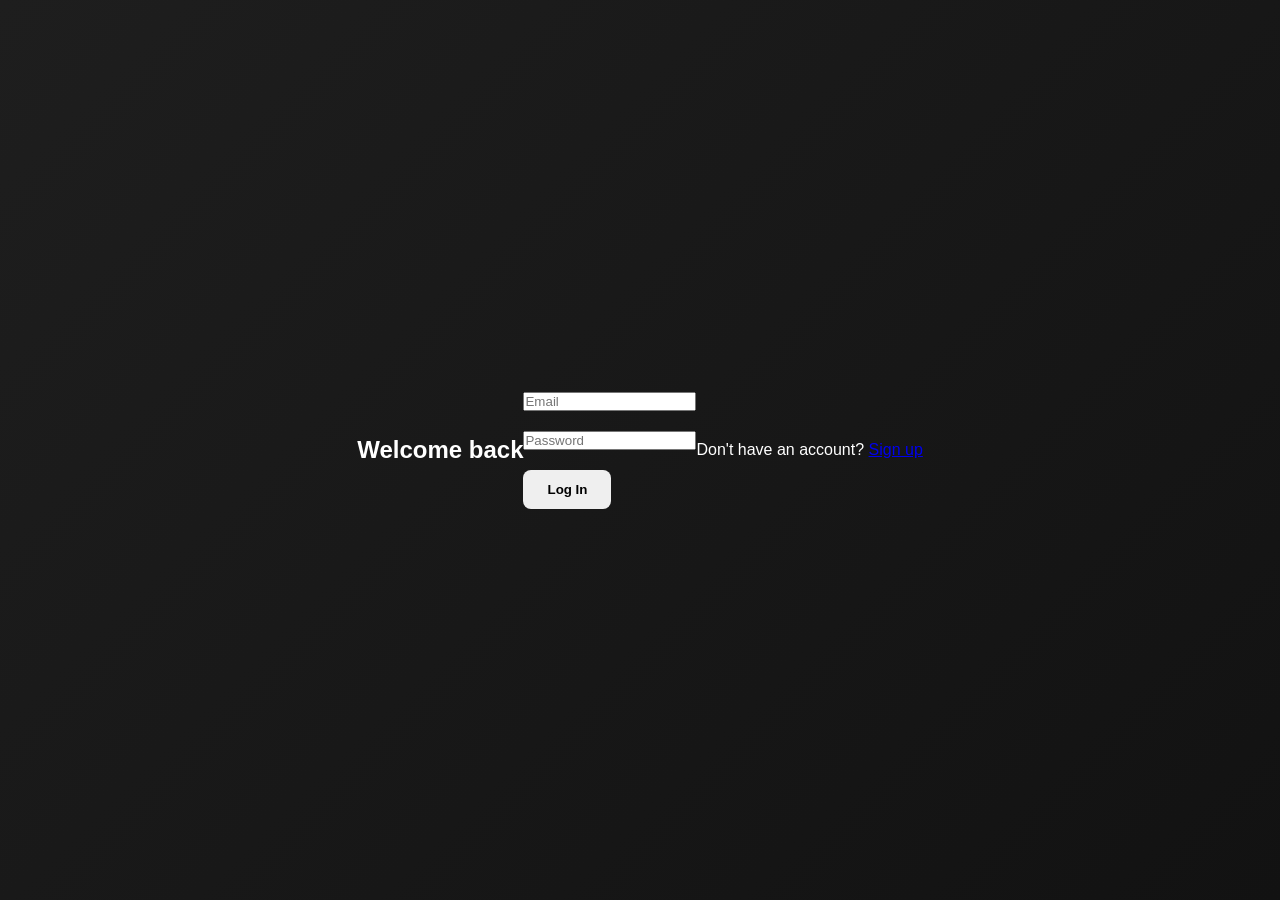
==== clients.html @ bb23e138 "fix: update button texts and structure in client page" ====
<!-- clients.html -->
<!doctype html>
<html lang="en">
 <head>
  <meta charset="UTF-8" />
  <title>Scroll Base - Shinobi CRM</title>
  <link rel="stylesheet" href="css/styles.css" />
  <script src="js/guard.js"></script>
 </head>
 <body>
  <div class="app-container">
   <aside class="sidebar">
    <h2 class="sidebar-logo">
     <span class="anime-brand-text">🍥 Shinobi CRM</span>
    </h2>
    <ul class="nav-menu">
     <li class="nav-item"><a href="dashboard.html">🏠 Dashboard</a></li>
     <li class="nav-item active"><a href="clients.html">👥 Clients Base</a></li>
     <li class="nav-item"><a href="profile.html">👤 Ninja Profile</a></li>
    </ul>
    <div class="sidebar-footer">
     <button
      id="themeToggleBtn"
      class="btn btn-primary"
      style="background: #4c6ef5"
     >
      ☯ Theme
     </button>
     <button id="logoutBtn" class="btn btn-danger">🚪 Log Out</button>
    </div>
   </aside>

   <main class="main-content">
    <div
     style="
      display: flex;
      justify-content: space-between;
      align-items: center;
      margin-bottom: 2rem;
     "
    >
     <h1>Ninja Operations Database</h1>
     <button class="btn btn-primary" id="openAddModalBtn" style="width: auto">
      ➕ Summon New Asset
     </button>
    </div>

    <!-- P4.7 Toolbar (Search + Chips + Sorting) [source: 1] -->
    <div class="toolbar">
     <input
      type="text"
      id="searchInput"
      class="form-control"
      placeholder="Search by character name or division..."
      style="max-width: 300px"
     />
     <div class="filter-chips">
      <button class="chip active" data-filter="All">All Assets</button>
      <button class="chip" data-filter="Lead">Genin (Lead)</button>
      <button class="chip" data-filter="Contacted">Chunin (Contacted)</button>
      <button class="chip" data-filter="Won">Jonin (Won)</button>
      <button class="chip" data-filter="Lost">Missing-Nin (Lost)</button>
     </div>
     <select id="sortSelect" class="form-control" style="max-width: 180px">
      <option value="Newest">Newest Arrived</option>
      <option value="Alpha">Name (A-Z)</option>
      <option value="Value">Bounty (High-Low)</option>
     </select>
    </div>

    <div
     id="loadingIndicator"
     style="
      font-weight: 600;
      text-align: center;
      padding: 2rem;
      font-size: 1.2rem;
      color: var(--text-muted);
     "
    >
     Loading system scrolls...
    </div>
    <div class="clients-list" id="clientsGrid"></div>
   </main>
  </div>

  <!-- ADD CLIENT MODAL -->
  <div class="modal" id="addClientModal">
   <div class="modal-content">
    <span class="close-modal" id="closeAddModal">✕</span>
    <h3>Summon New Character Asset</h3>
    <form id="addClientForm" style="margin-top: 1.5rem" novalidate>
     <div class="form-group">
      <label>Character Name</label>
      <input
       type="text"
       id="addName"
       class="form-control"
       placeholder="Eren Yeager"
      />
      <span class="error-text" id="addNameError"></span>
     </div>
     <div class="form-group">
      <label>Email Grid Connection</label>
      <input
       type="email"
       id="addEmail"
       class="form-control"
       placeholder="eren@rumbling.com"
      />
      <span class="error-text" id="addEmailError"></span>
     </div>
     <div class="form-group">
      <label>Den Den Mushi (Phone)</label>
      <input
       type="text"
       id="addPhone"
       class="form-control"
       placeholder="+81 90-XXXX"
      />
      <span class="error-text" id="addPhoneError"></span>
     </div>
     <div class="form-group">
      <label>Affiliation / Regiment</label>
      <input
       type="text"
       id="addCompany"
       class="form-control"
       placeholder="Survey Corps"
      />
     </div>
     <div class="form-group">
      <label>Operational Bounty Value ($)</label>
      <input
       type="number"
       id="addValue"
       class="form-control"
       placeholder="7500"
      />
      <span class="error-text" id="addValueError"></span>
     </div>
     <div class="form-group">
      <label>Operational Standing Status</label>
      <select id="addStatus" class="form-control">
       <option value="Lead">Lead</option>
       <option value="Contacted">Contacted</option>
       <option value="Won">Won</option>
       <option value="Lost">Lost</option>
      </select>
     </div>
     <button type="submit" class="btn btn-primary">
      Formulate Manifestation
     </button>
    </form>
   </div>
  </div>

  <!-- DETAILS MODAL -->
  <div class="modal" id="detailsModal">
   <div class="modal-content" style="max-width: 550px">
    <span class="close-modal" id="closeDetailsModal">✕</span>
    <div
     style="
      display: flex;
      gap: 1.5rem;
      align-items: center;
      border-bottom: 1px solid var(--border-color);
      padding-bottom: 1rem;
     "
    >
     <img
      id="detImage"
      src=""
      style="
       width: 70px;
       height: 70px;
       border-radius: 50%;
       border: 2px solid var(--accent-color);
      "
     />
     <div>
      <h2 id="detName">Character Details</h2>
      <p id="detMeta" style="color: var(--text-muted); font-size: 0.9rem"></p>
     </div>
    </div>
    <div
     style="
      margin-top: 1rem;
      display: grid;
      grid-template-columns: 1fr 1fr;
      gap: 10px;
      font-size: 0.95rem;
     "
    >
     <div>📧: <span id="detEmail"></span></div>
     <div>📞: <span id="detPhone"></span></div>
     <div>💰 Bounty: <strong id="detValue"></strong></div>
     <div>📅 Inducted: <span id="detDate"></span></div>
    </div>

    <div
     style="
      margin-top: 1.5rem;
      background: var(--bg-primary);
      padding: 1rem;
      border-radius: 8px;
     "
    >
     <h4>Summoner's Tactical Field Notes</h4>
     <div
      id="notesContainer"
      style="
       max-height: 140px;
       overflow-y: auto;
       margin: 10px 0;
       font-size: 0.9rem;
       display: flex;
       flex-direction: column;
       gap: 5px;
      "
     ></div>
     <div style="display: flex; gap: 8px; margin-top: 8px">
      <input
       type="text"
       id="noteInput"
       class="form-control"
       placeholder="Write logs onto scroll..."
      />
      <button
       class="btn btn-primary"
       id="addNoteBtn"
       style="width: auto; padding: 0 1rem"
      >
       Log
      </button>
     </div>
    </div>
    <div style="margin-top: 1rem">
     <button class="btn btn-primary" id="remindBtn" style="background: #f59f00">
      ⏳ Set Shadow Alarm (1 Min)
     </button>
    </div>
   </div>
  </div>

  <script src="js/data.js"></script>
  <script src="js/clients.js"></script>
 </body>
</html>
---- css/styles.css ----
/* --- Anime CRM Premium Light Theme --- */
:root {
    /* ძირითადი ფონი - სუფთა ღია ნაცრისფერი და თეთრი */
    --bg-primary: #f8fafc;
    --bg-sidebar: #ffffff;
    --border-color: #e2e8f0;
    --text-main: #0f172a;
    --text-muted: #64748b;

    /* სუფთა ანიმე აქცენტები (ნარინჯისფერი, ცისფერი, თეთრი) */
    --accent-color: #f97316; /* ნარუტოს კლასიკური ნარინჯისფერი */
    --accent-hover: #ea580c;
    --accent-light: #fff7ed;

    /* სტატუსები - კონტრასტული, მაგრამ ჩამჯდარი ტონები */
    --status-lead-bg: #ffedd5; /* რბილი ნარინჯისფერი */
    --status-lead-text: #ea580c;
    --status-contacted-bg: #e0f2fe; /* სუფთა ცისფერი */
    --status-contacted-text: #0284c7;
    --status-won-bg: #f0fdf4; /* თეთრთან მიახლოებული ნაზი მწვანე */
    --status-won-text: #16a34a;
    --status-lost-bg: #fee2e2; /* აკაცუკის წითელი */
    --status-lost-text: #dc2626;

    --shadow-sm: 0 1px 3px rgba(0, 0, 0, 0.05);
    --shadow-md: 0 4px 6px -1px rgba(0, 0, 0, 0.05);
    --radius: 12px;
}

/* Dark Theme Variables - სუფთა ნახშირისფერი (ლურჯი ტონების გარეშე) */
body.dark-theme {
    --bg-primary: #121212; /* სუფთა, ღრმა მუქი ფონი */
    --bg-sidebar: #1e1e1e; /* ოდნავ ღია მუქი ბლოკებისთვის */
    --border-color: #2d2d2d; /* მკაფიო, მაგრამ ნაზი გამყოფები */
    --text-main: #ffffff; /* სუფთა თეთრი ტექსტი */
    --text-muted: #a3a3a3;

    /* მუქი თემის აქცენტები - ნარინჯისფერი და თეთრი */
    --accent-color: #f97316;
    --accent-hover: #fb923c;
    --accent-light: rgba(249, 115, 22, 0.1);

    /* მუქი თემის სტატუსის ბეიჯები - წითელი, ცისფერი და ნარინჯისფერი */
    --status-lead-bg: rgba(249, 115, 22, 0.15);
    --status-lead-text: #ff9d43;

    --status-contacted-bg: rgba(2, 132, 199, 0.15);
    --status-contacted-text: #38bdf8; /* კაშკაშა ცისფერი */

    --status-won-bg: rgba(22, 163, 74, 0.15);
    --status-won-text: #4ade80;

    --status-lost-bg: rgba(220, 38, 38, 0.15);
    --status-lost-text: #a93737; /* სუფთა წითელი (მეტალისფერი ელფერით) */

    --shadow-sm: 0 2px 4px rgba(0, 0, 0, 0.4);
    --shadow-md: 0 4px 12px rgba(0, 0, 0, 0.5);
}

* {
    box-sizing: border-box;
    margin: 0;
    padding: 0;
    font-family: "Segoe UI", Tahoma, Geneva, Verdana, sans-serif;
}

body {
    background-color: var(--bg-primary);
    color: var(--text-main);
    transition:
        background-color 0.3s,
        color 0.3s;
    display: flex;
    min-height: 100vh;
}

/* Auth Pages Layout - გრადიენტის შეცვლა ნარინჯისფერ, ცისფერ და თეთრ ტონებში */
.auth-container {
    display: flex;
    justify-content: center;
    align-items: center;
    width: 100%;
    background: linear-gradient(135deg, #fff7ed 0%, #ffffff 50%, #e0f2fe 100%);
}
body.dark-theme .auth-container {
    background: linear-gradient(135deg, #1e1e1e 0%, #121212 100%);
}

/* Form Controls */
.form-group {
    margin-bottom: 1.25rem;
    position: relative;
}

.form-group label {
    display: block;
    margin-bottom: 0.5rem;
    font-weight: 500;
    font-size: 0.9rem;
}

.form-control {
    width: 100%;
    padding: 0.75rem 1rem;
    border: 1px solid var(--border-color);
    background-color: var(--bg-primary);
    color: var(--text-main);
    border-radius: 8px;
    outline: none;
    transition: border-color 0.2s;
}

.form-control:focus {
    border-color: var(--accent-color);
}

.input-error {
    border-color: var(--status-lost-text) !important;
}

.error-text {
    color: var(--status-lost-text);
    font-size: 0.8rem;
    margin-top: 0.25rem;
    display: block;
}

/* Buttons */
.btn {
    display: inline-flex;
    align-items: center;
    justify-content: center;
    padding: 0.75rem 1.5rem;
    border-radius: 8px;
    font-weight: 600;
    cursor: pointer;
    transition: all 0.2s;
    border: none;
    text-decoration: none;
}

.btn-primary {
    background-color: var(--accent-color);
    color: white;
    width: 100%;
}

.btn-primary:hover {
    background-color: var(--accent-hover);
}

.btn-danger {
    background-color: var(--status-lost-text);
    color: white;
}

.auth-footer {
    text-align: center;
    margin-top: 1.5rem;
    font-size: 0.9rem;
    color: var(--text-muted);
}

.auth-footer a {
    color: var(--accent-color);
    text-decoration: none;
    font-weight: 600;
}

/* App Core Layout (Sidebar + Main Content) */
.app-container {
    display: flex;
    width: 100%;
}

.sidebar {
    width: 260px;
    background-color: var(--bg-sidebar);
    border-right: 1px solid var(--border-color);
    padding: 2rem 1.5rem;
    display: flex;
    flex-direction: column;
    position: fixed;
    height: 100vh;
}

.main-content {
    margin-left: 260px;
    padding: 2.5rem;
    width: calc(100% - 260px);
    background-color: var(--bg-primary);
}

.sidebar-logo {
    font-size: 1.5rem;
    margin-bottom: 2.5rem;
    display: flex;
    align-items: center;
    gap: 0.5rem;
}

.nav-menu {
    list-style: none;
    display: flex;
    flex-direction: column;
    gap: 0.5rem;
}

.nav-item a {
    display: flex;
    align-items: center;
    padding: 0.75rem 1rem;
    color: var(--text-muted);
    text-decoration: none;
    border-radius: 8px;
    font-weight: 500;
    transition: all 0.2s;
}

.nav-item.active a,
.nav-item a:hover {
    background-color: var(--bg-primary);
    color: var(--text-main);
    border-left: 4px solid var(--accent-color);
}

.sidebar-footer {
    margin-top: auto;
    display: flex;
    flex-direction: column;
    gap: 1rem;
}

/* Toast/Notification System */
.toast-container {
    position: fixed;
    top: 20px;
    right: 20px;
    z-index: 9999;
    display: flex;
    flex-direction: column;
    gap: 10px;
}

.toast {
    padding: 1rem 1.5rem;
    border-radius: 8px;
    color: white;
    box-shadow: var(--shadow-md);
    display: flex;
    align-items: center;
    justify-content: space-between;
    min-width: 300px;
    animation: slideIn 0.3s ease;
}

.toast.success {
    background-color: #2b8a3e;
}
.toast.error {
    background-color: #c92a2a;
}

@keyframes slideIn {
    from {
        transform: translateX(100%);
        opacity: 0;
    }
    to {
        transform: translateX(0);
        opacity: 1;
    }
}

/* Dashboard UI Layout */
.dashboard-header {
    background: var(--bg-sidebar);
    padding: 1.5rem;
    border-radius: var(--radius);
    border: 1px solid var(--border-color);
    margin-bottom: 2rem;
    display: flex;
    justify-content: space-between;
    align-items: center;
}

.stats-grid {
    display: grid;
    grid-template-columns: repeat(auto-fit, minmax(220px, 1fr));
    gap: 1.5rem;
    margin-bottom: 2rem;
}

.stat-card {
    background: var(--bg-sidebar);
    padding: 1.5rem;
    border-radius: var(--radius);
    border: 1px solid var(--border-color);
    box-shadow: var(--shadow-sm);
}

.stat-card h3 {
    font-size: 0.9rem;
    color: var(--text-muted);
    text-transform: uppercase;
}
.stat-card .value {
    font-size: 1.8rem;
    font-weight: bold;
    margin-top: 0.5rem;
}

/* Clients Toolbar & Cards */
.toolbar {
    display: flex;
    justify-content: space-between;
    align-items: center;
    margin-bottom: 2rem;
    gap: 1rem;
    flex-wrap: wrap;
}

.filter-chips {
    display: flex;
    gap: 0.5rem;
}

.chip {
    padding: 0.5rem 1rem;
    border: 1px solid var(--border-color);
    border-radius: 20px;
    cursor: pointer;
    font-size: 0.9rem;
    transition: all 0.2s;
}

.chip.active {
    background: var(--accent-color);
    color: white;
    border-color: var(--accent-color);
}

.clients-list {
    display: grid;
    grid-template-columns: repeat(auto-fill, minmax(300px, 1fr));
    gap: 1.5rem;
}

.client-card {
    background: var(--bg-sidebar);
    border: 1px solid var(--border-color);
    border-radius: var(--radius);
    padding: 1.5rem;
    box-shadow: var(--shadow-sm);
    cursor: pointer;
    position: relative;
    transition: transform 0.2s;
}

.client-card:hover {
    transform: translateY(-3px);
}

.badge {
    padding: 0.25rem 0.5rem;
    border-radius: 4px;
    font-size: 0.8rem;
    font-weight: 600;
}
.badge.lead {
    background: var(--status-lead-bg);
    color: var(--status-lead-text);
}
.badge.contacted {
    background: var(--status-contacted-bg);
    color: var(--status-contacted-text);
}
.badge.won {
    background: var(--status-won-bg);
    color: var(--status-won-text);
}
.badge.lost {
    background: var(--status-lost-bg);
    color: var(--status-lost-text);
}

/* Modals */
.modal {
    position: fixed;
    top: 0;
    left: 0;
    width: 100%;
    height: 100%;
    background: rgba(0, 0, 0, 0.5);
    display: flex;
    justify-content: center;
    align-items: center;
    z-index: 10000;
    opacity: 0;
    pointer-events: none;
    transition: opacity 0.3s ease;
}

.modal.open {
    opacity: 1;
    pointer-events: auto;
}

.modal-content {
    background: var(--bg-sidebar);
    padding: 2rem;
    border-radius: var(--radius);
    width: 100%;
    max-width: 500px;
    border: 1px solid var(--border-color);
    position: relative;
}

.close-modal {
    position: absolute;
    top: 15px;
    right: 20px;
    font-size: 1.5rem;
    cursor: pointer;
    color: var(--text-muted);
}
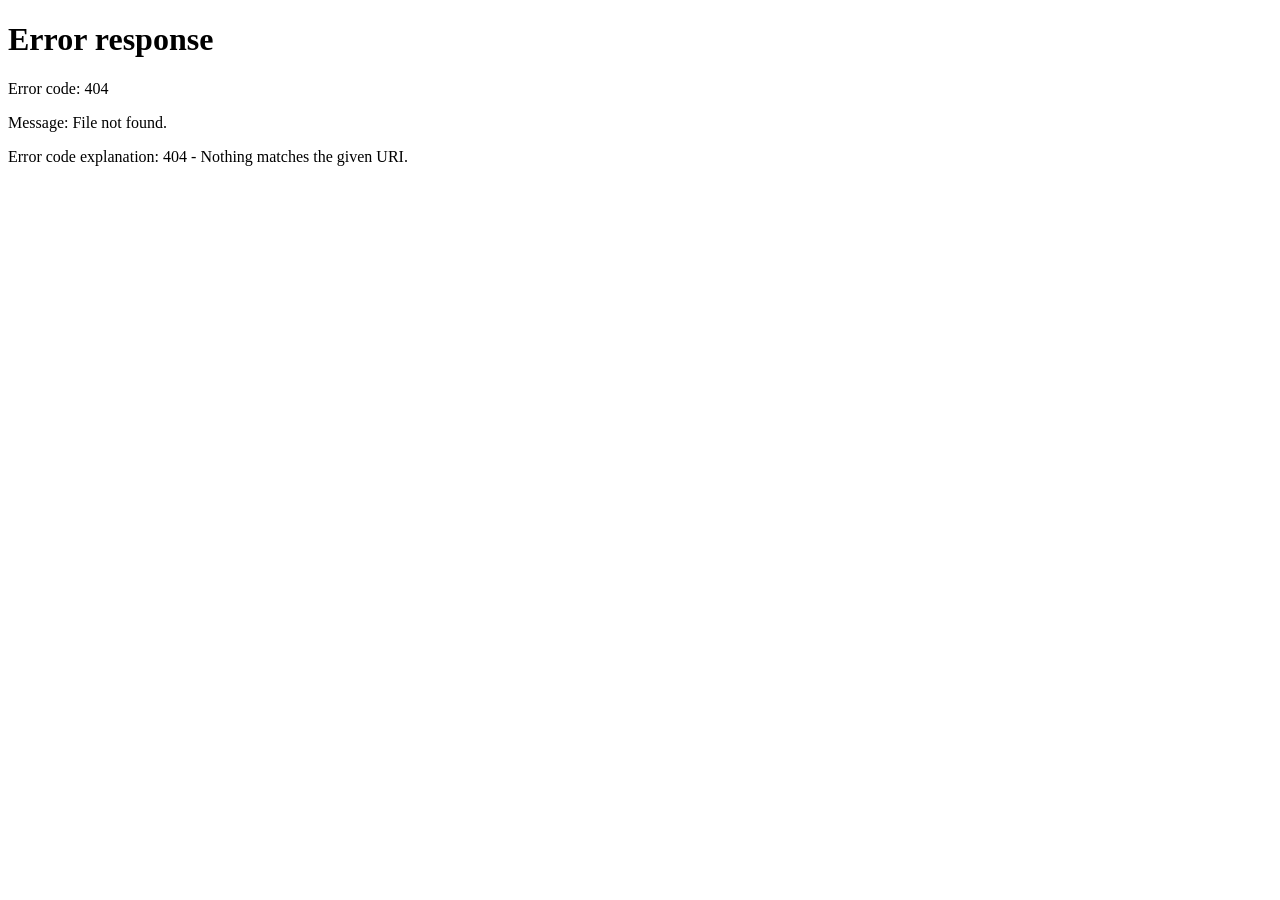
==== commit 4add30ec: "refactor(clients): update clients page markup and assets links" ====
--- a/clients.html
+++ b/clients.html
@@ -3,247 +3,116 @@
 <html lang="en">
  <head>
   <meta charset="UTF-8" />
-  <title>Scroll Base - Shinobi CRM</title>
+  <meta name="viewport" content="width=device-width, initial-scale=1.0" />
+  <title>Clients · 10x CRM</title>
+  <link rel="preconnect" href="https://fonts.googleapis.com" />
+  <link
+   href="https://fonts.googleapis.com/css2?family=Baloo+2:wght@500;700;800&family=Nunito:wght@400;600;700&display=swap"
+   rel="stylesheet"
+  />
   <link rel="stylesheet" href="css/styles.css" />
-  <script src="js/guard.js"></script>
+  <script src="js/auth.js"></script>
+  <script>
+   requireAuth();
+  </script>
  </head>
  <body>
-  <div class="app-container">
+  <script src="js/theme.js"></script>
+  <script src="js/ui.js"></script>
+  <script src="js/api.js"></script>
+  <script src="js/clients.js"></script>
+
+  <div class="app">
    <aside class="sidebar">
-    <h2 class="sidebar-logo">
-     <span class="anime-brand-text">🍥 Shinobi CRM</span>
-    </h2>
-    <ul class="nav-menu">
-     <li class="nav-item"><a href="dashboard.html">🏠 Dashboard</a></li>
-     <li class="nav-item active"><a href="clients.html">👥 Clients Base</a></li>
-     <li class="nav-item"><a href="profile.html">👤 Ninja Profile</a></li>
-    </ul>
-    <div class="sidebar-footer">
-     <button
-      id="themeToggleBtn"
-      class="btn btn-primary"
-      style="background: #4c6ef5"
+    <div class="brand">
+     <div class="brand-mark">10x</div>
+     <div class="brand-name">10x<span>CRM</span></div>
+    </div>
+    <nav class="nav">
+     <a class="nav-item" href="dashboard.html"
+      ><span class="ic">D</span>Dashboard</a
      >
-      ☯ Theme
-     </button>
-     <button id="logoutBtn" class="btn btn-danger">🚪 Log Out</button>
+     <a class="nav-item active" href="clients.html"
+      ><span class="ic">C</span>Clients</a
+     >
+     <a class="nav-item" href="profile.html"
+      ><span class="ic">P</span>Profile</a
+     >
+    </nav>
+    <div class="sidebar-foot">
+     <button class="logout-btn" onclick="handleLogout()">Log out</button>
     </div>
    </aside>
 
-   <main class="main-content">
-    <div
-     style="
-      display: flex;
-      justify-content: space-between;
-      align-items: center;
-      margin-bottom: 2rem;
-     "
-    >
-     <h1>Ninja Operations Database</h1>
-     <button class="btn btn-primary" id="openAddModalBtn" style="width: auto">
-      ➕ Summon New Asset
-     </button>
+   <main class="main">
+    <header class="topbar">
+     <div>
+      <div class="page-title">Clients</div>
+      <div class="page-sub">Manage the people you sell to</div>
+     </div>
+     <div class="top-actions">
+      <button
+       class="theme-toggle"
+       id="theme-toggle-btn"
+       onclick="toggleTheme()"
+      >
+       🌙
+      </button>
+      <div class="avatar" id="topbar-avatar">–</div>
+     </div>
+    </header>
+
+    <div class="content">
+     <div class="clients-wrap">
+      <div class="card">
+       <div class="sec-title">All clients</div>
+       <table>
+        <thead>
+         <tr>
+          <th>Name</th>
+          <th>Company</th>
+          <th>Value</th>
+          <th>Status</th>
+          <th></th>
+         </tr>
+        </thead>
+        <tbody id="client-rows"></tbody>
+       </table>
+      </div>
+      <div class="card">
+       <div class="sec-title">Add client</div>
+       <form onsubmit="addClient(event)">
+        <label class="f">Name</label>
+        <input id="in-name" placeholder="e.g. Aiko Sato" />
+        <label class="f">Company</label>
+        <input id="in-company" placeholder="e.g. Nexus Retail" />
+        <label class="f">Deal value</label>
+        <input id="in-value" placeholder="e.g. $12,400" />
+        <label class="f">Status</label>
+        <select id="in-status">
+         <option value="new">New</option>
+         <option value="active">Active</option>
+         <option value="paused">Paused</option>
+        </select>
+        <button class="btn" id="add-btn" type="submit">Add client</button>
+       </form>
+      </div>
+     </div>
     </div>
-
-    <!-- P4.7 Toolbar (Search + Chips + Sorting) [source: 1] -->
-    <div class="toolbar">
-     <input
-      type="text"
-      id="searchInput"
-      class="form-control"
-      placeholder="Search by character name or division..."
-      style="max-width: 300px"
-     />
-     <div class="filter-chips">
-      <button class="chip active" data-filter="All">All Assets</button>
-      <button class="chip" data-filter="Lead">Genin (Lead)</button>
-      <button class="chip" data-filter="Contacted">Chunin (Contacted)</button>
-      <button class="chip" data-filter="Won">Jonin (Won)</button>
-      <button class="chip" data-filter="Lost">Missing-Nin (Lost)</button>
-     </div>
-     <select id="sortSelect" class="form-control" style="max-width: 180px">
-      <option value="Newest">Newest Arrived</option>
-      <option value="Alpha">Name (A-Z)</option>
-      <option value="Value">Bounty (High-Low)</option>
-     </select>
-    </div>
-
-    <div
-     id="loadingIndicator"
-     style="
-      font-weight: 600;
-      text-align: center;
-      padding: 2rem;
-      font-size: 1.2rem;
-      color: var(--text-muted);
-     "
-    >
-     Loading system scrolls...
-    </div>
-    <div class="clients-list" id="clientsGrid"></div>
    </main>
   </div>
 
-  <!-- ADD CLIENT MODAL -->
-  <div class="modal" id="addClientModal">
-   <div class="modal-content">
-    <span class="close-modal" id="closeAddModal">✕</span>
-    <h3>Summon New Character Asset</h3>
-    <form id="addClientForm" style="margin-top: 1.5rem" novalidate>
-     <div class="form-group">
-      <label>Character Name</label>
-      <input
-       type="text"
-       id="addName"
-       class="form-control"
-       placeholder="Eren Yeager"
-      />
-      <span class="error-text" id="addNameError"></span>
-     </div>
-     <div class="form-group">
-      <label>Email Grid Connection</label>
-      <input
-       type="email"
-       id="addEmail"
-       class="form-control"
-       placeholder="eren@rumbling.com"
-      />
-      <span class="error-text" id="addEmailError"></span>
-     </div>
-     <div class="form-group">
-      <label>Den Den Mushi (Phone)</label>
-      <input
-       type="text"
-       id="addPhone"
-       class="form-control"
-       placeholder="+81 90-XXXX"
-      />
-      <span class="error-text" id="addPhoneError"></span>
-     </div>
-     <div class="form-group">
-      <label>Affiliation / Regiment</label>
-      <input
-       type="text"
-       id="addCompany"
-       class="form-control"
-       placeholder="Survey Corps"
-      />
-     </div>
-     <div class="form-group">
-      <label>Operational Bounty Value ($)</label>
-      <input
-       type="number"
-       id="addValue"
-       class="form-control"
-       placeholder="7500"
-      />
-      <span class="error-text" id="addValueError"></span>
-     </div>
-     <div class="form-group">
-      <label>Operational Standing Status</label>
-      <select id="addStatus" class="form-control">
-       <option value="Lead">Lead</option>
-       <option value="Contacted">Contacted</option>
-       <option value="Won">Won</option>
-       <option value="Lost">Lost</option>
-      </select>
-     </div>
-     <button type="submit" class="btn btn-primary">
-      Formulate Manifestation
-     </button>
-    </form>
-   </div>
-  </div>
-
-  <!-- DETAILS MODAL -->
-  <div class="modal" id="detailsModal">
-   <div class="modal-content" style="max-width: 550px">
-    <span class="close-modal" id="closeDetailsModal">✕</span>
-    <div
-     style="
-      display: flex;
-      gap: 1.5rem;
-      align-items: center;
-      border-bottom: 1px solid var(--border-color);
-      padding-bottom: 1rem;
-     "
-    >
-     <img
-      id="detImage"
-      src=""
-      style="
-       width: 70px;
-       height: 70px;
-       border-radius: 50%;
-       border: 2px solid var(--accent-color);
-      "
-     />
-     <div>
-      <h2 id="detName">Character Details</h2>
-      <p id="detMeta" style="color: var(--text-muted); font-size: 0.9rem"></p>
-     </div>
-    </div>
-    <div
-     style="
-      margin-top: 1rem;
-      display: grid;
-      grid-template-columns: 1fr 1fr;
-      gap: 10px;
-      font-size: 0.95rem;
-     "
-    >
-     <div>📧: <span id="detEmail"></span></div>
-     <div>📞: <span id="detPhone"></span></div>
-     <div>💰 Bounty: <strong id="detValue"></strong></div>
-     <div>📅 Inducted: <span id="detDate"></span></div>
-    </div>
-
-    <div
-     style="
-      margin-top: 1.5rem;
-      background: var(--bg-primary);
-      padding: 1rem;
-      border-radius: 8px;
-     "
-    >
-     <h4>Summoner's Tactical Field Notes</h4>
-     <div
-      id="notesContainer"
-      style="
-       max-height: 140px;
-       overflow-y: auto;
-       margin: 10px 0;
-       font-size: 0.9rem;
-       display: flex;
-       flex-direction: column;
-       gap: 5px;
-      "
-     ></div>
-     <div style="display: flex; gap: 8px; margin-top: 8px">
-      <input
-       type="text"
-       id="noteInput"
-       class="form-control"
-       placeholder="Write logs onto scroll..."
-      />
-      <button
-       class="btn btn-primary"
-       id="addNoteBtn"
-       style="width: auto; padding: 0 1rem"
-      >
-       Log
-      </button>
-     </div>
-    </div>
-    <div style="margin-top: 1rem">
-     <button class="btn btn-primary" id="remindBtn" style="background: #f59f00">
-      ⏳ Set Shadow Alarm (1 Min)
-     </button>
-    </div>
-   </div>
-  </div>
-
-  <script src="js/data.js"></script>
-  <script src="js/clients.js"></script>
+  <script>
+   var s = getSession();
+   if (s)
+    document.getElementById("topbar-avatar").textContent = s.name
+     .split(" ")
+     .map(function (p) {
+      return p[0];
+     })
+     .join("")
+     .slice(0, 2)
+     .toUpperCase();
+  </script>
  </body>
 </html>
--- a/css/styles.css
+++ b/css/styles.css
@@ -1,426 +1,739 @@
-/* --- Anime CRM Premium Light Theme --- */
+/* ==========================================
+   1. Theme Variables & Reset
+   ========================================== */
 :root {
-    /* ძირითადი ფონი - სუფთა ღია ნაცრისფერი და თეთრი */
-    --bg-primary: #f8fafc;
-    --bg-sidebar: #ffffff;
-    --border-color: #e2e8f0;
-    --text-main: #0f172a;
-    --text-muted: #64748b;
-
-    /* სუფთა ანიმე აქცენტები (ნარინჯისფერი, ცისფერი, თეთრი) */
-    --accent-color: #f97316; /* ნარუტოს კლასიკური ნარინჯისფერი */
-    --accent-hover: #ea580c;
-    --accent-light: #fff7ed;
-
-    /* სტატუსები - კონტრასტული, მაგრამ ჩამჯდარი ტონები */
-    --status-lead-bg: #ffedd5; /* რბილი ნარინჯისფერი */
-    --status-lead-text: #ea580c;
-    --status-contacted-bg: #e0f2fe; /* სუფთა ცისფერი */
-    --status-contacted-text: #0284c7;
-    --status-won-bg: #f0fdf4; /* თეთრთან მიახლოებული ნაზი მწვანე */
-    --status-won-text: #16a34a;
-    --status-lost-bg: #fee2e2; /* აკაცუკის წითელი */
-    --status-lost-text: #dc2626;
-
-    --shadow-sm: 0 1px 3px rgba(0, 0, 0, 0.05);
-    --shadow-md: 0 4px 6px -1px rgba(0, 0, 0, 0.05);
-    --radius: 12px;
-}
-
-/* Dark Theme Variables - სუფთა ნახშირისფერი (ლურჯი ტონების გარეშე) */
-body.dark-theme {
-    --bg-primary: #121212; /* სუფთა, ღრმა მუქი ფონი */
-    --bg-sidebar: #1e1e1e; /* ოდნავ ღია მუქი ბლოკებისთვის */
-    --border-color: #2d2d2d; /* მკაფიო, მაგრამ ნაზი გამყოფები */
-    --text-main: #ffffff; /* სუფთა თეთრი ტექსტი */
-    --text-muted: #a3a3a3;
-
-    /* მუქი თემის აქცენტები - ნარინჯისფერი და თეთრი */
-    --accent-color: #f97316;
-    --accent-hover: #fb923c;
-    --accent-light: rgba(249, 115, 22, 0.1);
-
-    /* მუქი თემის სტატუსის ბეიჯები - წითელი, ცისფერი და ნარინჯისფერი */
-    --status-lead-bg: rgba(249, 115, 22, 0.15);
-    --status-lead-text: #ff9d43;
-
-    --status-contacted-bg: rgba(2, 132, 199, 0.15);
-    --status-contacted-text: #38bdf8; /* კაშკაშა ცისფერი */
-
-    --status-won-bg: rgba(22, 163, 74, 0.15);
-    --status-won-text: #4ade80;
-
-    --status-lost-bg: rgba(220, 38, 38, 0.15);
-    --status-lost-text: #a93737; /* სუფთა წითელი (მეტალისფერი ელფერით) */
-
-    --shadow-sm: 0 2px 4px rgba(0, 0, 0, 0.4);
-    --shadow-md: 0 4px 12px rgba(0, 0, 0, 0.5);
+    --cream: #fbf4ee;
+    --panel: #ffffff;
+    --ink: #3a2e45;
+    --muted: #8c7f92;
+    --coral: #ff7a93;
+    --coral-soft: #ffe3e8;
+    --teal: #4fc7be;
+    --teal-soft: #dff6f3;
+    --sun: #ffc857;
+    --sun-soft: #fff3dc;
+    --line: #efe4dd;
+}
+
+body[data-theme="dark"] {
+    --cream: #241f2e;
+    --panel: #2e2839;
+    --ink: #f4eef8;
+    --muted: #b3a7be;
+    --line: #3e3549;
 }
 
 * {
     box-sizing: border-box;
+}
+
+body {
     margin: 0;
+    background: var(--cream);
+    font-family: "Nunito", sans-serif;
+    color: var(--ink);
+    transition:
+        background 0.2s,
+        color 0.2s;
+}
+
+a {
+    color: inherit;
+}
+
+/* ==========================================
+   2. Auth Screens (Login / Signup)
+   ========================================== */
+.auth-wrap {
+    min-height: 100vh;
+    display: flex;
+    align-items: center;
+    justify-content: center;
+    padding: 20px;
+}
+
+.auth-card {
+    width: 100%;
+    max-width: 380px;
+    background: var(--panel);
+    border: 1px solid var(--line);
+    border-radius: 20px;
+    padding: 32px 28px;
+}
+
+.auth-brand {
+    display: flex;
+    align-items: center;
+    gap: 10px;
+    margin-bottom: 20px;
+}
+
+.brand-mark {
+    width: 34px;
+    height: 34px;
+    border-radius: 10px;
+    background: var(--coral);
+    display: flex;
+    align-items: center;
+    justify-content: center;
+    font-family: "Baloo 2";
+    font-weight: 800;
+    font-size: 13px;
+    color: #ffffff;
+}
+
+.brand-name {
+    font-family: "Baloo 2";
+    font-weight: 700;
+    font-size: 16px;
+}
+
+.brand-name span {
+    color: var(--coral);
+}
+
+.auth-title {
+    font-family: "Baloo 2";
+    font-weight: 700;
+    font-size: 20px;
+    margin: 4px 0 4px;
+}
+
+.auth-sub {
+    font-size: 13px;
+    color: var(--muted);
+    font-weight: 600;
+    margin-bottom: 20px;
+}
+
+.auth-foot {
+    font-size: 13px;
+    color: var(--muted);
+    font-weight: 600;
+    margin-top: 16px;
+    text-align: center;
+}
+
+.auth-foot a {
+    color: var(--coral);
+    font-weight: 700;
+    text-decoration: none;
+}
+
+.field-error {
+    font-size: 11px;
+    color: var(--coral);
+    font-weight: 700;
+    margin: -8px 0 10px;
+    display: none;
+}
+
+.field-error.show {
+    display: block;
+}
+
+/* ==========================================
+   3. Shared Form Controls
+   ========================================== */
+label.f {
+    display: block;
+    font-size: 11px;
+    font-weight: 700;
+    color: var(--muted);
+    margin-bottom: 5px;
+}
+
+input,
+select {
+    width: 100%;
+    padding: 10px 12px;
+    border: 1px solid var(--line);
+    border-radius: 10px;
+    font-family: "Nunito";
+    font-size: 13px;
+    font-weight: 600;
+    color: var(--ink);
+    background: var(--cream);
+    margin-bottom: 12px;
+}
+
+input::placeholder {
+    color: var(--muted);
+    font-weight: 600;
+}
+
+button.btn {
+    width: 100%;
+    padding: 11px;
+    border: none;
+    border-radius: 10px;
+    background: var(--coral);
+    color: #ffffff;
+    font-family: "Baloo 2";
+    font-weight: 700;
+    font-size: 14px;
+    cursor: pointer;
+}
+
+button.btn:disabled {
+    opacity: 0.6;
+    cursor: default;
+}
+
+button.btn:hover:not(:disabled) {
+    opacity: 0.92;
+}
+
+button.btn.ghost {
+    background: transparent;
+    color: var(--coral);
+    border: 1px solid var(--coral-soft);
+}
+
+/* ==========================================
+   4. App Shell (Layout, Sidebar & Topbar)
+   ========================================== */
+.app {
+    display: grid;
+    grid-template-columns: 200px 1fr;
+    min-height: 100vh;
+}
+
+.sidebar {
+    background: var(--panel);
+    border-right: 1px solid var(--line);
+    padding: 24px 0;
+    display: flex;
+    flex-direction: column;
+}
+
+.brand {
+    display: flex;
+    align-items: center;
+    gap: 10px;
+    padding: 0 20px 24px;
+}
+
+.nav {
+    padding: 0 12px;
+}
+
+.nav-item {
+    display: flex;
+    align-items: center;
+    gap: 10px;
+    padding: 11px 12px;
+    margin-bottom: 4px;
+    border-radius: 12px;
+    font-size: 14px;
+    font-weight: 600;
+    color: var(--muted);
+    text-decoration: none;
+    cursor: pointer;
+    user-select: none;
+}
+
+.nav-item .ic {
+    width: 20px;
+    height: 20px;
+    border-radius: 6px;
+    background: var(--line);
+    display: flex;
+    align-items: center;
+    justify-content: center;
+    font-size: 11px;
+}
+
+.nav-item:hover {
+    background: var(--coral-soft);
+}
+
+.nav-item.active {
+    background: var(--coral-soft);
+    color: var(--coral);
+}
+
+.nav-item.active .ic {
+    background: var(--coral);
+    color: #ffffff;
+}
+
+.sidebar-foot {
+    margin-top: auto;
+    padding: 0 16px;
+}
+
+.logout-btn {
+    width: 100%;
+    padding: 10px;
+    border: 1px solid var(--line);
+    border-radius: 10px;
+    background: transparent;
+    color: var(--muted);
+    font-family: "Nunito";
+    font-weight: 700;
+    font-size: 12px;
+    cursor: pointer;
+}
+
+.logout-btn:hover {
+    color: var(--coral);
+    border-color: var(--coral-soft);
+}
+
+.main {
     padding: 0;
-    font-family: "Segoe UI", Tahoma, Geneva, Verdana, sans-serif;
-}
-
-body {
-    background-color: var(--bg-primary);
-    color: var(--text-main);
+}
+
+.topbar {
+    height: 70px;
+    display: flex;
+    align-items: center;
+    justify-content: space-between;
+    padding: 0 30px;
+    border-bottom: 1px solid var(--line);
+    background: var(--panel);
+}
+
+.topbar-title-wrap {
+    display: flex;
+    align-items: center;
+    gap: 16px;
+}
+
+.clock {
+    font-size: 12px;
+    font-weight: 700;
+    color: var(--coral);
+    background: var(--coral-soft);
+    padding: 5px 12px;
+    border-radius: 20px;
+}
+
+.page-title {
+    font-family: "Baloo 2";
+    font-weight: 700;
+    font-size: 19px;
+}
+
+.page-sub {
+    font-size: 12px;
+    color: var(--muted);
+    font-weight: 600;
+    margin-top: 2px;
+}
+
+.top-actions {
+    display: flex;
+    align-items: center;
+    gap: 14px;
+}
+
+.theme-toggle {
+    width: 34px;
+    height: 34px;
+    border-radius: 10px;
+    border: 1px solid var(--line);
+    background: var(--cream);
+    cursor: pointer;
+    font-size: 14px;
+}
+
+.avatar {
+    width: 34px;
+    height: 34px;
+    border-radius: 50%;
+    background: var(--coral);
+    display: flex;
+    align-items: center;
+    justify-content: center;
+    font-family: "Baloo 2";
+    font-weight: 700;
+    font-size: 12px;
+    color: #ffffff;
+}
+
+.content {
+    padding: 26px 30px 40px;
+}
+
+.sec-title {
+    font-family: "Baloo 2";
+    font-weight: 700;
+    font-size: 15px;
+    margin: 0 0 14px;
+}
+
+.card {
+    background: var(--panel);
+    border: 1px solid var(--line);
+    border-radius: 16px;
+    padding: 16px;
+}
+
+/* ==========================================
+   5. Dashboard
+   ========================================== */
+.stats {
+    display: grid;
+    grid-template-columns: repeat(4, 1fr);
+    gap: 14px;
+    margin-bottom: 28px;
+}
+
+.stat {
+    background: var(--panel);
+    border: 1px solid var(--line);
+    border-radius: 16px;
+    padding: 16px;
+}
+
+.stat .ic {
+    width: 34px;
+    height: 34px;
+    border-radius: 10px;
+    display: flex;
+    align-items: center;
+    justify-content: center;
+    font-size: 15px;
+    margin-bottom: 10px;
+}
+
+.stat.a .ic {
+    background: var(--coral-soft);
+    color: var(--coral);
+}
+
+.stat.b .ic {
+    background: var(--teal-soft);
+    color: var(--teal);
+}
+
+.stat.c .ic {
+    background: var(--sun-soft);
+    color: #b8860b;
+}
+
+.stat.d .ic {
+    background: var(--coral-soft);
+    color: var(--coral);
+}
+
+.stat .num {
+    font-family: "Baloo 2";
+    font-weight: 800;
+    font-size: 24px;
+}
+
+.stat .lbl {
+    font-size: 12px;
+    color: var(--muted);
+    font-weight: 600;
+    margin-top: 2px;
+}
+
+.board-wrap {
+    display: grid;
+    grid-template-columns: 1.3fr 1fr;
+    gap: 16px;
+}
+
+.row {
+    display: flex;
+    align-items: center;
+    gap: 12px;
+    padding: 10px 0;
+    border-bottom: 1px solid var(--line);
+}
+
+.row:last-child {
+    border-bottom: none;
+}
+
+.row .dot {
+    width: 8px;
+    height: 8px;
+    border-radius: 50%;
+    background: var(--coral);
+    flex-shrink: 0;
+}
+
+.row .txt {
+    font-size: 13px;
+    font-weight: 600;
+    flex: 1;
+}
+
+.row .txt b {
+    color: var(--teal);
+}
+
+.row .time {
+    font-size: 11px;
+    color: var(--muted);
+    font-weight: 600;
+}
+
+.rep {
+    display: flex;
+    align-items: center;
+    gap: 10px;
+    padding: 9px 0;
+    border-bottom: 1px solid var(--line);
+}
+
+.rep:last-child {
+    border-bottom: none;
+}
+
+.rep .av {
+    width: 28px;
+    height: 28px;
+    border-radius: 50%;
+    background: var(--teal-soft);
+    color: var(--teal);
+    font-family: "Baloo 2";
+    font-weight: 700;
+    font-size: 11px;
+    display: flex;
+    align-items: center;
+    justify-content: center;
+}
+
+.rep .nm {
+    font-size: 13px;
+    font-weight: 700;
+    flex: 1;
+}
+
+.rep .val {
+    font-size: 12px;
+    font-weight: 700;
+    color: var(--coral);
+}
+
+/* ==========================================
+   6. Clients Table
+   ========================================== */
+.clients-wrap {
+    display: grid;
+    grid-template-columns: 1fr 300px;
+    gap: 16px;
+}
+
+table {
+    width: 100%;
+    border-collapse: collapse;
+    font-size: 13px;
+}
+
+th {
+    text-align: left;
+    font-size: 11px;
+    color: var(--muted);
+    font-weight: 700;
+    padding: 8px 10px;
+    border-bottom: 1px solid var(--line);
+}
+
+td {
+    padding: 10px;
+    border-bottom: 1px solid var(--line);
+    font-weight: 600;
+}
+
+tr:last-child td {
+    border-bottom: none;
+}
+
+.status {
+    font-size: 11px;
+    font-weight: 700;
+    padding: 4px 10px;
+    border-radius: 20px;
+    display: inline-block;
+}
+
+.status.active {
+    background: var(--teal-soft);
+    color: var(--teal);
+}
+
+.status.new {
+    background: var(--sun-soft);
+    color: #b8860b;
+}
+
+.status.paused {
+    background: var(--coral-soft);
+    color: var(--coral);
+}
+
+.del-btn {
+    border: none;
+    background: transparent;
+    color: var(--muted);
+    cursor: pointer;
+    font-size: 12px;
+    font-weight: 700;
+}
+
+.del-btn:hover {
+    color: var(--coral);
+}
+
+.empty-state,
+.loading-state {
+    padding: 30px 10px;
+    text-align: center;
+    color: var(--muted);
+    font-weight: 600;
+    font-size: 13px;
+}
+
+/* ==========================================
+   7. Profile Page
+   ========================================== */
+.profile-head {
+    display: flex;
+    align-items: center;
+    gap: 18px;
+    margin-bottom: 24px;
+}
+
+.p-avatar {
+    width: 76px;
+    height: 76px;
+    border-radius: 50%;
+    background: var(--coral);
+    display: flex;
+    align-items: center;
+    justify-content: center;
+    font-family: "Baloo 2";
+    font-weight: 800;
+    font-size: 26px;
+    color: #ffffff;
+}
+
+.p-name {
+    font-family: "Baloo 2";
+    font-weight: 700;
+    font-size: 20px;
+}
+
+.p-role {
+    font-size: 13px;
+    color: var(--muted);
+    font-weight: 600;
+    margin-top: 2px;
+}
+
+.badge {
+    display: inline-block;
+    margin-top: 8px;
+    background: var(--sun-soft);
+    color: #b8860b;
+    font-size: 11px;
+    font-weight: 700;
+    padding: 4px 10px;
+    border-radius: 20px;
+}
+
+.profile-layout {
+    display: grid;
+    grid-template-columns: 1.2fr 1fr;
+    gap: 16px;
+    align-items: start;
+}
+
+.profile-col-main,
+.profile-col-side {
+    display: flex;
+    flex-direction: column;
+    gap: 16px;
+}
+
+.profile-grid {
+    display: grid;
+    grid-template-columns: 1fr 1fr;
+    gap: 16px;
+}
+
+.field {
+    margin-bottom: 12px;
+}
+
+.field label {
+    display: block;
+    font-size: 11px;
+    font-weight: 700;
+    color: var(--muted);
+    margin-bottom: 5px;
+}
+
+.field .val {
+    font-size: 14px;
+    font-weight: 600;
+}
+
+.pbar {
+    height: 8px;
+    background: var(--line);
+    border-radius: 6px;
+    overflow: hidden;
+    margin-top: 6px;
+}
+
+.pbar i {
+    display: block;
+    height: 100%;
+    background: var(--coral);
+    border-radius: 6px;
+}
+
+@media (max-width: 850px) {
+    .profile-layout {
+        grid-template-columns: 1fr;
+    }
+}
+
+/* ==========================================
+   8. Toast Notifications
+   ========================================== */
+#toast-holder {
+    position: fixed;
+    top: 18px;
+    right: 18px;
+    display: flex;
+    flex-direction: column;
+    gap: 8px;
+    z-index: 999;
+}
+
+.toast {
+    background: var(--ink);
+    color: var(--cream);
+    font-size: 13px;
+    font-weight: 600;
+    padding: 10px 16px;
+    border-radius: 10px;
+    box-shadow: 0 4px 14px rgba(0, 0, 0, 0.15);
+    opacity: 0;
+    transform: translateY(-6px);
     transition:
-        background-color 0.3s,
-        color 0.3s;
-    display: flex;
-    min-height: 100vh;
-}
-
-/* Auth Pages Layout - გრადიენტის შეცვლა ნარინჯისფერ, ცისფერ და თეთრ ტონებში */
-.auth-container {
-    display: flex;
-    justify-content: center;
-    align-items: center;
-    width: 100%;
-    background: linear-gradient(135deg, #fff7ed 0%, #ffffff 50%, #e0f2fe 100%);
-}
-body.dark-theme .auth-container {
-    background: linear-gradient(135deg, #1e1e1e 0%, #121212 100%);
-}
-
-/* Form Controls */
-.form-group {
-    margin-bottom: 1.25rem;
-    position: relative;
-}
-
-.form-group label {
-    display: block;
-    margin-bottom: 0.5rem;
-    font-weight: 500;
-    font-size: 0.9rem;
-}
-
-.form-control {
-    width: 100%;
-    padding: 0.75rem 1rem;
-    border: 1px solid var(--border-color);
-    background-color: var(--bg-primary);
-    color: var(--text-main);
-    border-radius: 8px;
-    outline: none;
-    transition: border-color 0.2s;
-}
-
-.form-control:focus {
-    border-color: var(--accent-color);
-}
-
-.input-error {
-    border-color: var(--status-lost-text) !important;
-}
-
-.error-text {
-    color: var(--status-lost-text);
-    font-size: 0.8rem;
-    margin-top: 0.25rem;
-    display: block;
-}
-
-/* Buttons */
-.btn {
-    display: inline-flex;
-    align-items: center;
-    justify-content: center;
-    padding: 0.75rem 1.5rem;
-    border-radius: 8px;
-    font-weight: 600;
-    cursor: pointer;
-    transition: all 0.2s;
-    border: none;
-    text-decoration: none;
-}
-
-.btn-primary {
-    background-color: var(--accent-color);
-    color: white;
-    width: 100%;
-}
-
-.btn-primary:hover {
-    background-color: var(--accent-hover);
-}
-
-.btn-danger {
-    background-color: var(--status-lost-text);
-    color: white;
-}
-
-.auth-footer {
-    text-align: center;
-    margin-top: 1.5rem;
-    font-size: 0.9rem;
-    color: var(--text-muted);
-}
-
-.auth-footer a {
-    color: var(--accent-color);
-    text-decoration: none;
-    font-weight: 600;
-}
-
-/* App Core Layout (Sidebar + Main Content) */
-.app-container {
-    display: flex;
-    width: 100%;
-}
-
-.sidebar {
-    width: 260px;
-    background-color: var(--bg-sidebar);
-    border-right: 1px solid var(--border-color);
-    padding: 2rem 1.5rem;
-    display: flex;
-    flex-direction: column;
-    position: fixed;
-    height: 100vh;
-}
-
-.main-content {
-    margin-left: 260px;
-    padding: 2.5rem;
-    width: calc(100% - 260px);
-    background-color: var(--bg-primary);
-}
-
-.sidebar-logo {
-    font-size: 1.5rem;
-    margin-bottom: 2.5rem;
-    display: flex;
-    align-items: center;
-    gap: 0.5rem;
-}
-
-.nav-menu {
-    list-style: none;
-    display: flex;
-    flex-direction: column;
-    gap: 0.5rem;
-}
-
-.nav-item a {
-    display: flex;
-    align-items: center;
-    padding: 0.75rem 1rem;
-    color: var(--text-muted);
-    text-decoration: none;
-    border-radius: 8px;
-    font-weight: 500;
-    transition: all 0.2s;
-}
-
-.nav-item.active a,
-.nav-item a:hover {
-    background-color: var(--bg-primary);
-    color: var(--text-main);
-    border-left: 4px solid var(--accent-color);
-}
-
-.sidebar-footer {
-    margin-top: auto;
-    display: flex;
-    flex-direction: column;
-    gap: 1rem;
-}
-
-/* Toast/Notification System */
-.toast-container {
-    position: fixed;
-    top: 20px;
-    right: 20px;
-    z-index: 9999;
-    display: flex;
-    flex-direction: column;
-    gap: 10px;
-}
-
-.toast {
-    padding: 1rem 1.5rem;
-    border-radius: 8px;
-    color: white;
-    box-shadow: var(--shadow-md);
-    display: flex;
-    align-items: center;
-    justify-content: space-between;
-    min-width: 300px;
-    animation: slideIn 0.3s ease;
+        opacity 0.2s,
+        transform 0.2s;
+}
+
+.toast.show {
+    opacity: 1;
+    transform: translateY(0);
+}
+
+.toast.error {
+    background: var(--coral);
 }
 
 .toast.success {
-    background-color: #2b8a3e;
-}
-.toast.error {
-    background-color: #c92a2a;
-}
-
-@keyframes slideIn {
-    from {
-        transform: translateX(100%);
-        opacity: 0;
-    }
-    to {
-        transform: translateX(0);
-        opacity: 1;
-    }
-}
-
-/* Dashboard UI Layout */
-.dashboard-header {
-    background: var(--bg-sidebar);
-    padding: 1.5rem;
-    border-radius: var(--radius);
-    border: 1px solid var(--border-color);
-    margin-bottom: 2rem;
-    display: flex;
-    justify-content: space-between;
-    align-items: center;
-}
-
-.stats-grid {
-    display: grid;
-    grid-template-columns: repeat(auto-fit, minmax(220px, 1fr));
-    gap: 1.5rem;
-    margin-bottom: 2rem;
-}
-
-.stat-card {
-    background: var(--bg-sidebar);
-    padding: 1.5rem;
-    border-radius: var(--radius);
-    border: 1px solid var(--border-color);
-    box-shadow: var(--shadow-sm);
-}
-
-.stat-card h3 {
-    font-size: 0.9rem;
-    color: var(--text-muted);
-    text-transform: uppercase;
-}
-.stat-card .value {
-    font-size: 1.8rem;
-    font-weight: bold;
-    margin-top: 0.5rem;
-}
-
-/* Clients Toolbar & Cards */
-.toolbar {
-    display: flex;
-    justify-content: space-between;
-    align-items: center;
-    margin-bottom: 2rem;
-    gap: 1rem;
-    flex-wrap: wrap;
-}
-
-.filter-chips {
-    display: flex;
-    gap: 0.5rem;
-}
-
-.chip {
-    padding: 0.5rem 1rem;
-    border: 1px solid var(--border-color);
-    border-radius: 20px;
-    cursor: pointer;
-    font-size: 0.9rem;
-    transition: all 0.2s;
-}
-
-.chip.active {
-    background: var(--accent-color);
-    color: white;
-    border-color: var(--accent-color);
-}
-
-.clients-list {
-    display: grid;
-    grid-template-columns: repeat(auto-fill, minmax(300px, 1fr));
-    gap: 1.5rem;
-}
-
-.client-card {
-    background: var(--bg-sidebar);
-    border: 1px solid var(--border-color);
-    border-radius: var(--radius);
-    padding: 1.5rem;
-    box-shadow: var(--shadow-sm);
-    cursor: pointer;
-    position: relative;
-    transition: transform 0.2s;
-}
-
-.client-card:hover {
-    transform: translateY(-3px);
-}
-
-.badge {
-    padding: 0.25rem 0.5rem;
-    border-radius: 4px;
-    font-size: 0.8rem;
-    font-weight: 600;
-}
-.badge.lead {
-    background: var(--status-lead-bg);
-    color: var(--status-lead-text);
-}
-.badge.contacted {
-    background: var(--status-contacted-bg);
-    color: var(--status-contacted-text);
-}
-.badge.won {
-    background: var(--status-won-bg);
-    color: var(--status-won-text);
-}
-.badge.lost {
-    background: var(--status-lost-bg);
-    color: var(--status-lost-text);
-}
-
-/* Modals */
-.modal {
-    position: fixed;
-    top: 0;
-    left: 0;
-    width: 100%;
-    height: 100%;
-    background: rgba(0, 0, 0, 0.5);
-    display: flex;
-    justify-content: center;
-    align-items: center;
-    z-index: 10000;
-    opacity: 0;
-    pointer-events: none;
-    transition: opacity 0.3s ease;
-}
-
-.modal.open {
-    opacity: 1;
-    pointer-events: auto;
-}
-
-.modal-content {
-    background: var(--bg-sidebar);
-    padding: 2rem;
-    border-radius: var(--radius);
-    width: 100%;
-    max-width: 500px;
-    border: 1px solid var(--border-color);
-    position: relative;
-}
-
-.close-modal {
-    position: absolute;
-    top: 15px;
-    right: 20px;
-    font-size: 1.5rem;
-    cursor: pointer;
-    color: var(--text-muted);
-}
+    background: var(--teal);
+}
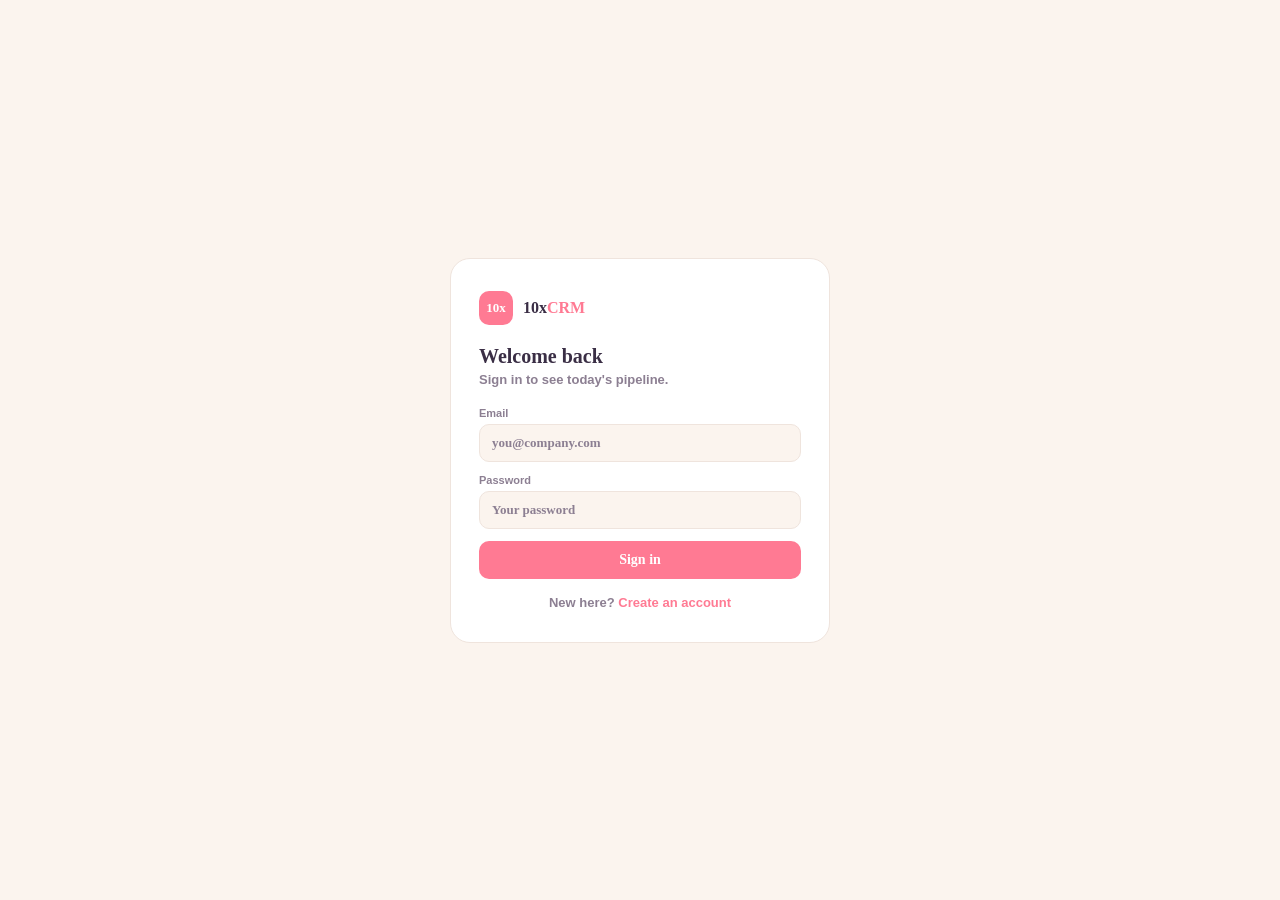
==== commit bf7e4e4c: "docs: update inline code comments and UI placeholder texts" ====
--- a/clients.html
+++ b/clients.html
@@ -83,9 +83,9 @@
        <div class="sec-title">Add client</div>
        <form onsubmit="addClient(event)">
         <label class="f">Name</label>
-        <input id="in-name" placeholder="e.g. Aiko Sato" />
+        <input id="in-name" placeholder="e.g. Hatake Kakashi " />
         <label class="f">Company</label>
-        <input id="in-company" placeholder="e.g. Nexus Retail" />
+        <input id="in-company" placeholder="e.g. Hidden Leaf Village " />
         <label class="f">Deal value</label>
         <input id="in-value" placeholder="e.g. $12,400" />
         <label class="f">Status</label>
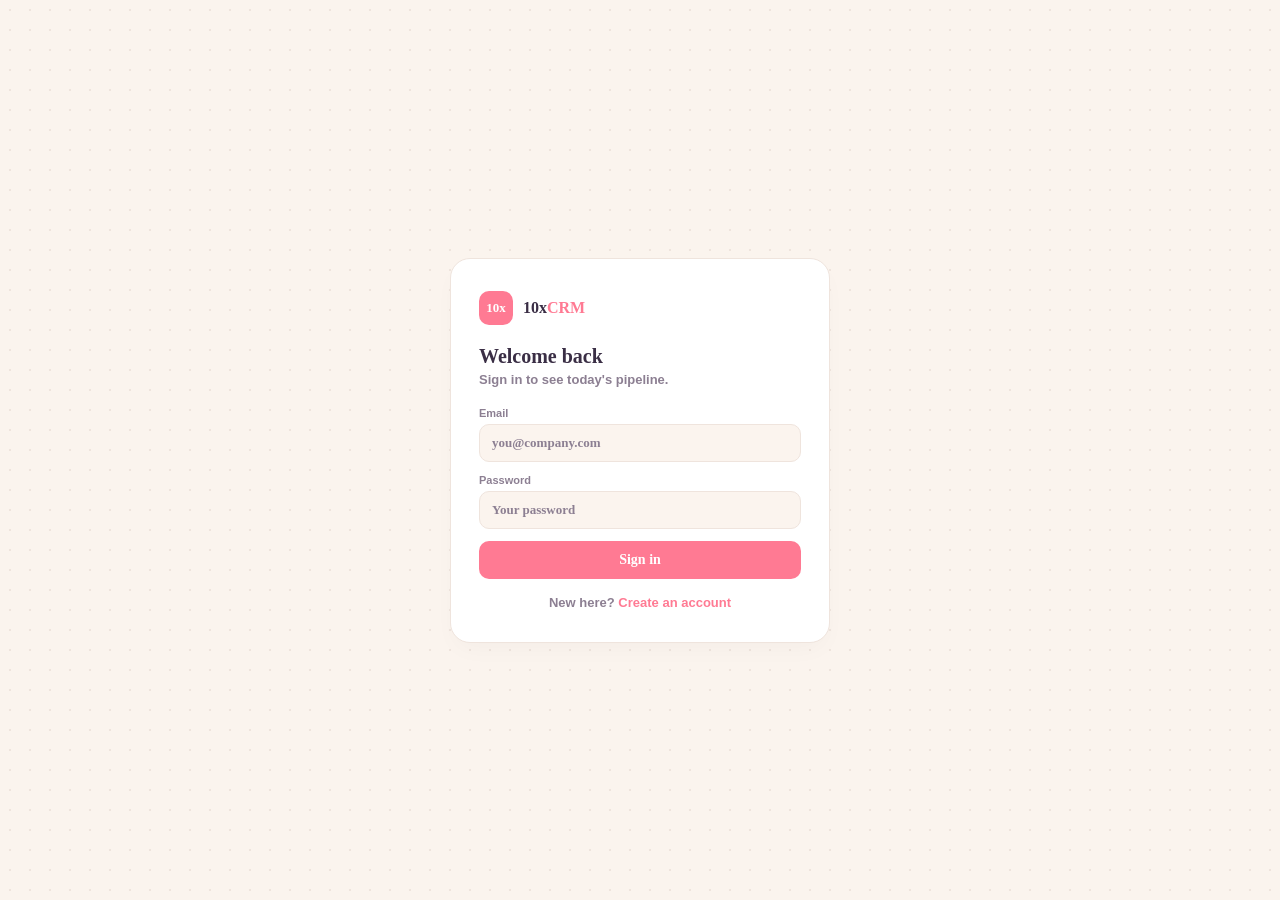
==== commit 665d7f61: "feat: replace status modal with inline select and fix quarterly goal layout" ====
--- a/clients.html
+++ b/clients.html
@@ -102,6 +102,50 @@
    </main>
   </div>
 
+  <!-- Client Details / Tactical Field Notes Modal -->
+  <div id="client-modal" class="modal-overlay hidden">
+   <div class="modal-card card">
+    <button type="button" id="close-modal" class="modal-close-btn">
+     &times;
+    </button>
+
+    <div class="modal-head-row">
+     <div class="modal-avatar" id="m-avatar">N</div>
+     <div>
+      <h3 id="m-name">Client Name</h3>
+      <p id="m-company">Company</p>
+     </div>
+    </div>
+
+    <hr class="modal-divider" />
+
+    <div class="modal-meta-grid">
+     <div class="meta-badge">📧 <span id="m-email">—</span></div>
+     <div class="meta-badge">📞 <span id="m-phone">—</span></div>
+     <div class="meta-badge">💰 <span id="m-value">—</span></div>
+     <div class="meta-badge">📅 <span id="m-inducted">—</span></div>
+    </div>
+
+    <div class="modal-body">
+     <div class="sec-title modal-notes-title">Notes & History</div>
+     <div id="m-notes-list" class="notes-list"></div>
+
+     <div class="modal-note-form">
+      <input
+       type="text"
+       id="m-new-note"
+       placeholder="Write logs onto scroll..."
+      />
+      <button id="m-add-note" class="btn modal-log-btn">Log</button>
+     </div>
+
+     <button id="m-remind" class="btn modal-alarm-btn">
+      ⏳ Set Shadow Alarm (1 Min)
+     </button>
+    </div>
+   </div>
+  </div>
+
   <script>
    var s = getSession();
    if (s)
--- a/css/styles.css
+++ b/css/styles.css
@@ -1,6 +1,4 @@
-/* ==========================================
-   1. Theme Variables & Reset
-   ========================================== */
+/*  Theme Variables, Reset & Keyframes*/
 :root {
     --cream: #fbf4ee;
     --panel: #ffffff;
@@ -27,29 +25,57 @@
     box-sizing: border-box;
 }
 
+/* Animations Definition */
+@keyframes fadeInUp {
+    from {
+        opacity: 0;
+        transform: translateY(12px);
+    }
+    to {
+        opacity: 1;
+        transform: translateY(0);
+    }
+}
+
+@keyframes pulse {
+    0% {
+        transform: scale(1);
+    }
+    50% {
+        transform: scale(1.03);
+    }
+    100% {
+        transform: scale(1);
+    }
+}
+
+/* Body Background — Smooth & Flicker-Free Dot Grid */
 body {
     margin: 0;
-    background: var(--cream);
+    background-color: var(--cream);
+    background-image: radial-gradient(var(--line) 1px, transparent 1px);
+    background-size: 20px 20px;
     font-family: "Nunito", sans-serif;
     color: var(--ink);
+
     transition:
-        background 0.2s,
-        color 0.2s;
+        color 0.3s ease,
+        background-color 0.3s ease;
 }
 
 a {
     color: inherit;
-}
-
-/* ==========================================
-   2. Auth Screens (Login / Signup)
-   ========================================== */
+    transition: color 0.2s ease;
+}
+
+/* 2. Auth Screens (Login / Signup) */
 .auth-wrap {
     min-height: 100vh;
     display: flex;
     align-items: center;
     justify-content: center;
     padding: 20px;
+    animation: fadeInUp 0.4s cubic-bezier(0.16, 1, 0.3, 1);
 }
 
 .auth-card {
@@ -59,6 +85,16 @@
     border: 1px solid var(--line);
     border-radius: 20px;
     padding: 32px 28px;
+    box-shadow: 0 10px 25px -5px rgba(0, 0, 0, 0.03);
+    transition:
+        transform 0.3s ease,
+        box-shadow 0.3s ease,
+        background-color 0.3s ease;
+}
+
+.auth-card:hover {
+    transform: translateY(-2px);
+    box-shadow: 0 15px 30px -5px rgba(0, 0, 0, 0.06);
 }
 
 .auth-brand {
@@ -80,6 +116,12 @@
     font-weight: 800;
     font-size: 13px;
     color: #ffffff;
+    transition: transform 0.3s cubic-bezier(0.34, 1.56, 0.64, 1);
+}
+
+.auth-card:hover .brand-mark,
+.brand:hover .brand-mark {
+    transform: rotate(6deg) scale(1.05);
 }
 
 .brand-name {
@@ -120,21 +162,24 @@
     text-decoration: none;
 }
 
+.auth-foot a:hover {
+    text-decoration: underline;
+}
+
 .field-error {
     font-size: 11px;
     color: var(--coral);
     font-weight: 700;
     margin: -8px 0 10px;
     display: none;
+    animation: fadeInUp 0.2s ease;
 }
 
 .field-error.show {
     display: block;
 }
 
-/* ==========================================
-   3. Shared Form Controls
-   ========================================== */
+/*  Shared Form Controls */
 label.f {
     display: block;
     font-size: 11px;
@@ -155,6 +200,17 @@
     color: var(--ink);
     background: var(--cream);
     margin-bottom: 12px;
+    outline: none;
+    transition:
+        border-color 0.2s ease,
+        box-shadow 0.2s ease,
+        background-color 0.2s ease;
+}
+
+input:focus,
+select:focus {
+    border-color: var(--coral);
+    box-shadow: 0 0 0 3px var(--coral-soft);
 }
 
 input::placeholder {
@@ -173,6 +229,10 @@
     font-weight: 700;
     font-size: 14px;
     cursor: pointer;
+    transition:
+        transform 0.15s ease,
+        background-color 0.2s ease,
+        opacity 0.2s ease;
 }
 
 button.btn:disabled {
@@ -181,7 +241,12 @@
 }
 
 button.btn:hover:not(:disabled) {
-    opacity: 0.92;
+    opacity: 0.95;
+    transform: translateY(-1px);
+}
+
+button.btn:active:not(:disabled) {
+    transform: translateY(0) scale(0.98);
 }
 
 button.btn.ghost {
@@ -190,9 +255,11 @@
     border: 1px solid var(--coral-soft);
 }
 
-/* ==========================================
-   4. App Shell (Layout, Sidebar & Topbar)
-   ========================================== */
+button.btn.ghost:hover:not(:disabled) {
+    background: var(--coral-soft);
+}
+
+/*  App Shell (Layout, Sidebar & Topbar) */
 .app {
     display: grid;
     grid-template-columns: 200px 1fr;
@@ -205,6 +272,7 @@
     padding: 24px 0;
     display: flex;
     flex-direction: column;
+    transition: background-color 0.3s ease;
 }
 
 .brand {
@@ -212,6 +280,7 @@
     align-items: center;
     gap: 10px;
     padding: 0 20px 24px;
+    cursor: pointer;
 }
 
 .nav {
@@ -231,6 +300,7 @@
     text-decoration: none;
     cursor: pointer;
     user-select: none;
+    transition: all 0.2s ease;
 }
 
 .nav-item .ic {
@@ -242,10 +312,22 @@
     align-items: center;
     justify-content: center;
     font-size: 11px;
+    transition:
+        background-color 0.2s ease,
+        color 0.2s ease,
+        transform 0.2s ease;
 }
 
 .nav-item:hover {
     background: var(--coral-soft);
+    color: var(--coral);
+    transform: translateX(3px);
+}
+
+.nav-item:hover .ic {
+    background: var(--coral);
+    color: #ffffff;
+    transform: scale(1.08);
 }
 
 .nav-item.active {
@@ -274,11 +356,13 @@
     font-weight: 700;
     font-size: 12px;
     cursor: pointer;
+    transition: all 0.2s ease;
 }
 
 .logout-btn:hover {
     color: var(--coral);
-    border-color: var(--coral-soft);
+    border-color: var(--coral);
+    background: var(--coral-soft);
 }
 
 .main {
@@ -293,6 +377,7 @@
     padding: 0 30px;
     border-bottom: 1px solid var(--line);
     background: var(--panel);
+    transition: background-color 0.3s ease;
 }
 
 .topbar-title-wrap {
@@ -308,6 +393,7 @@
     background: var(--coral-soft);
     padding: 5px 12px;
     border-radius: 20px;
+    animation: pulse 3s infinite ease-in-out;
 }
 
 .page-title {
@@ -321,6 +407,22 @@
     color: var(--muted);
     font-weight: 600;
     margin-top: 2px;
+}
+
+.p-info-details {
+    font-size: 14px;
+    font-weight: 600;
+    color: var(--muted);
+}
+
+.p-meta-email {
+    color: #2b6cb0;
+}
+
+.p-info-inducted {
+    font-size: 13px;
+    font-weight: 700;
+    color: #ff7a93;
 }
 
 .top-actions {
@@ -337,8 +439,20 @@
     background: var(--cream);
     cursor: pointer;
     font-size: 14px;
-}
-
+    transition:
+        transform 0.2s cubic-bezier(0.34, 1.56, 0.64, 1),
+        background-color 0.2s ease;
+}
+
+.theme-toggle:hover {
+    transform: rotate(15deg) scale(1.08);
+}
+
+.theme-toggle:active {
+    transform: scale(0.92);
+}
+
+/* Clickable Avatar Topbar */
 .avatar {
     width: 34px;
     height: 34px;
@@ -351,10 +465,25 @@
     font-weight: 700;
     font-size: 12px;
     color: #ffffff;
+    cursor: pointer;
+    user-select: none;
+    transition:
+        transform 0.2s cubic-bezier(0.34, 1.56, 0.64, 1),
+        box-shadow 0.2s ease;
+}
+
+.avatar:hover {
+    transform: scale(1.12);
+    box-shadow: 0 0 0 3px var(--coral-soft);
+}
+
+.avatar:active {
+    transform: scale(0.95);
 }
 
 .content {
     padding: 26px 30px 40px;
+    animation: fadeInUp 0.4s cubic-bezier(0.16, 1, 0.3, 1);
 }
 
 .sec-title {
@@ -369,11 +498,25 @@
     border: 1px solid var(--line);
     border-radius: 16px;
     padding: 16px;
-}
-
-/* ==========================================
-   5. Dashboard
-   ========================================== */
+    transition:
+        transform 0.25s ease,
+        box-shadow 0.25s ease,
+        background-color 0.3s ease;
+}
+
+.card .goal-header {
+    display: flex;
+    justify-content: space-between;
+    font-size: 13px;
+    font-weight: 700;
+}
+
+.card:hover {
+    transform: translateY(-2px);
+    box-shadow: 0 8px 20px -4px rgba(0, 0, 0, 0.04);
+}
+
+/* Dashboard */
 .stats {
     display: grid;
     grid-template-columns: repeat(4, 1fr);
@@ -386,6 +529,15 @@
     border: 1px solid var(--line);
     border-radius: 16px;
     padding: 16px;
+    transition:
+        transform 0.25s cubic-bezier(0.34, 1.56, 0.64, 1),
+        box-shadow 0.25s ease,
+        background-color 0.3s ease;
+}
+
+.stat:hover {
+    transform: translateY(-3px) scale(1.01);
+    box-shadow: 0 10px 20px -5px rgba(0, 0, 0, 0.05);
 }
 
 .stat .ic {
@@ -397,6 +549,11 @@
     justify-content: center;
     font-size: 15px;
     margin-bottom: 10px;
+    transition: transform 0.2s ease;
+}
+
+.stat:hover .ic {
+    transform: scale(1.1);
 }
 
 .stat.a .ic {
@@ -442,8 +599,17 @@
     display: flex;
     align-items: center;
     gap: 12px;
-    padding: 10px 0;
+    padding: 10px 8px;
     border-bottom: 1px solid var(--line);
+    border-radius: 8px;
+    transition:
+        background-color 0.2s ease,
+        transform 0.2s ease;
+}
+
+.row:hover {
+    background: var(--cream);
+    transform: translateX(2px);
 }
 
 .row:last-child {
@@ -456,6 +622,11 @@
     border-radius: 50%;
     background: var(--coral);
     flex-shrink: 0;
+    transition: transform 0.2s ease;
+}
+
+.row:hover .dot {
+    transform: scale(1.4);
 }
 
 .row .txt {
@@ -478,8 +649,17 @@
     display: flex;
     align-items: center;
     gap: 10px;
-    padding: 9px 0;
+    padding: 9px 8px;
     border-bottom: 1px solid var(--line);
+    border-radius: 8px;
+    transition:
+        background-color 0.2s ease,
+        transform 0.2s ease;
+}
+
+.rep:hover {
+    background: var(--cream);
+    transform: translateX(2px);
 }
 
 .rep:last-child {
@@ -498,6 +678,11 @@
     display: flex;
     align-items: center;
     justify-content: center;
+    transition: transform 0.2s ease;
+}
+
+.rep:hover .av {
+    transform: scale(1.1);
 }
 
 .rep .nm {
@@ -512,9 +697,7 @@
     color: var(--coral);
 }
 
-/* ==========================================
-   6. Clients Table
-   ========================================== */
+/* Clients Table */
 .clients-wrap {
     display: grid;
     grid-template-columns: 1fr 300px;
@@ -540,6 +723,15 @@
     padding: 10px;
     border-bottom: 1px solid var(--line);
     font-weight: 600;
+    transition: background-color 0.2s ease;
+}
+
+tr {
+    transition: background-color 0.2s ease;
+}
+
+tbody tr:hover td {
+    background: var(--cream);
 }
 
 tr:last-child td {
@@ -552,6 +744,11 @@
     padding: 4px 10px;
     border-radius: 20px;
     display: inline-block;
+    transition: transform 0.2s ease;
+}
+
+tbody tr:hover .status {
+    transform: scale(1.05);
 }
 
 .status.active {
@@ -576,10 +773,14 @@
     cursor: pointer;
     font-size: 12px;
     font-weight: 700;
+    transition:
+        color 0.2s ease,
+        transform 0.2s ease;
 }
 
 .del-btn:hover {
     color: var(--coral);
+    transform: scale(1.2);
 }
 
 .empty-state,
@@ -589,11 +790,10 @@
     color: var(--muted);
     font-weight: 600;
     font-size: 13px;
-}
-
-/* ==========================================
-   7. Profile Page
-   ========================================== */
+    animation: fadeInUp 0.3s ease;
+}
+
+/* Profile Page */
 .profile-head {
     display: flex;
     align-items: center;
@@ -613,12 +813,19 @@
     font-weight: 800;
     font-size: 26px;
     color: #ffffff;
+    background-color: #ff7a93;
+    box-shadow: 0 6px 16px -4px var(--coral-soft);
+    transition: transform 0.3s cubic-bezier(0.34, 1.56, 0.64, 1);
+}
+
+.p-avatar:hover {
+    transform: scale(1.06) rotate(-3deg);
 }
 
 .p-name {
     font-family: "Baloo 2";
-    font-weight: 700;
-    font-size: 20px;
+    font-weight: 800;
+    font-size: 22px;
 }
 
 .p-role {
@@ -637,6 +844,11 @@
     font-weight: 700;
     padding: 4px 10px;
     border-radius: 20px;
+    transition: transform 0.2s ease;
+}
+
+.badge:hover {
+    transform: translateY(-1px);
 }
 
 .profile-layout {
@@ -689,6 +901,7 @@
     height: 100%;
     background: var(--coral);
     border-radius: 6px;
+    transition: width 0.8s cubic-bezier(0.16, 1, 0.3, 1);
 }
 
 @media (max-width: 850px) {
@@ -697,9 +910,7 @@
     }
 }
 
-/* ==========================================
-   8. Toast Notifications
-   ========================================== */
+/* Toast Notifications */
 #toast-holder {
     position: fixed;
     top: 18px;
@@ -717,23 +928,429 @@
     font-weight: 600;
     padding: 10px 16px;
     border-radius: 10px;
-    box-shadow: 0 4px 14px rgba(0, 0, 0, 0.15);
+    box-shadow: 0 8px 20px rgba(0, 0, 0, 0.15);
     opacity: 0;
-    transform: translateY(-6px);
+    transform: translateY(-10px) scale(0.95);
     transition:
-        opacity 0.2s,
-        transform 0.2s;
+        opacity 0.3s cubic-bezier(0.16, 1, 0.3, 1),
+        transform 0.3s cubic-bezier(0.16, 1, 0.3, 1);
 }
 
 .toast.show {
     opacity: 1;
-    transform: translateY(0);
+    transform: translateY(0) scale(1);
 }
 
 .toast.error {
     background: var(--coral);
+    color: #ffffff;
 }
 
 .toast.success {
     background: var(--teal);
-}
+    color: #ffffff;
+}
+
+/* --- Client Details Modal Styles --- */
+.modal-overlay.hidden {
+    display: none !important;
+}
+
+.modal-overlay {
+    position: fixed;
+    top: 0;
+    left: 0;
+    width: 100%;
+    height: 100%;
+    background: rgba(0, 0, 0, 0.5);
+    display: flex;
+    align-items: center;
+    justify-content: center;
+    z-index: 9999;
+}
+
+.modal-card.card {
+    max-width: 480px;
+    width: 100%;
+    position: relative;
+    padding: 24px;
+}
+
+.modal-close-btn {
+    position: absolute;
+    top: 16px;
+    right: 16px;
+    background: none;
+    border: none;
+    font-size: 20px;
+    cursor: pointer;
+    color: var(--muted);
+}
+
+.modal-head {
+    margin-bottom: 16px;
+}
+
+#m-name {
+    margin: 0;
+    font-size: 18px;
+    font-weight: 700;
+}
+
+#m-company {
+    margin: 4px 0 0 0;
+    font-size: 13px;
+    color: var(--muted);
+}
+
+.modal-notes-title {
+    margin-bottom: 8px;
+}
+
+.notes-list {
+    max-height: 150px;
+    overflow-y: auto;
+    margin-bottom: 12px;
+}
+
+.modal-note-form {
+    display: flex;
+    gap: 8px;
+}
+
+.modal-note-form input {
+    flex: 1;
+    padding: 8px 12px;
+    border: 1px solid var(--line);
+    border-radius: 6px;
+    background: var(--cream);
+    color: inherit;
+}
+
+.modal-note-form button {
+    width: auto;
+    padding: 0 16px;
+}
+
+.modal-remind-btn {
+    margin-top: 12px;
+    width: 100%;
+    background: transparent;
+    border: 1px solid var(--line);
+    padding: 10px;
+    border-radius: 6px;
+    cursor: pointer;
+}
+
+/* Responsive Breakpoints (1240px, 768px, 390px) */
+
+/* Laptop / Desktop medium screens */
+@media (max-width: 1240px) {
+    .app {
+        grid-template-columns: 180px 1fr;
+    }
+
+    .content {
+        padding: 20px;
+    }
+
+    .stats {
+        grid-template-columns: repeat(2, 1fr);
+    }
+
+    .board-wrap {
+        grid-template-columns: 1fr;
+    }
+
+    .clients-wrap {
+        grid-template-columns: 1fr;
+    }
+}
+
+/* Tablets & Mobile Screens */
+@media (max-width: 768px) {
+    .app {
+        grid-template-columns: 1fr;
+    }
+
+    .sidebar {
+        border-right: none;
+        border-bottom: 1px solid var(--line);
+        padding: 12px 0;
+    }
+
+    .brand {
+        padding: 0 16px 12px;
+    }
+
+    .nav {
+        display: flex;
+        overflow-x: auto;
+        padding: 0 12px;
+        gap: 6px;
+    }
+
+    .nav-item {
+        margin-bottom: 0;
+        white-space: nowrap;
+    }
+
+    .sidebar-foot {
+        display: none;
+    }
+
+    .topbar {
+        padding: 0 16px;
+    }
+
+    .profile-layout {
+        grid-template-columns: 1fr;
+    }
+
+    .clients-wrap {
+        overflow-x: auto;
+    }
+
+    table {
+        min-width: 500px;
+    }
+}
+
+/* Mobile Small (390px) */
+@media (max-width: 390px) {
+    .auth-card {
+        padding: 20px 16px;
+    }
+
+    .stats {
+        grid-template-columns: 1fr;
+    }
+
+    .profile-grid {
+        grid-template-columns: 1fr;
+    }
+
+    .profile-head {
+        flex-direction: column;
+        text-align: center;
+    }
+
+    .topbar-title-wrap {
+        gap: 8px;
+    }
+
+    .clock {
+        display: none;
+    }
+
+    .content {
+        padding: 14px;
+    }
+}
+
+/* --- Summoner's Tactical Modal Styles --- */
+.modal-overlay.hidden {
+    display: none !important;
+}
+
+.modal-overlay {
+    position: fixed;
+    top: 0;
+    left: 0;
+    width: 100%;
+    height: 100%;
+    background: rgba(0, 0, 0, 0.5);
+    display: flex;
+    align-items: center;
+    justify-content: center;
+    z-index: 9999;
+}
+
+.modal-card.card {
+    max-width: 520px;
+    width: 100%;
+    position: relative;
+    padding: 24px;
+    border-radius: 20px;
+}
+
+.modal-close-btn {
+    position: absolute;
+    top: 16px;
+    right: 16px;
+    background: none;
+    border: none;
+    font-size: 22px;
+    cursor: pointer;
+    color: var(--muted);
+}
+
+.modal-head-row {
+    display: flex;
+    align-items: center;
+    gap: 16px;
+    margin-bottom: 14px;
+}
+
+.modal-avatar {
+    width: 56px;
+    height: 56px;
+    border-radius: 50%;
+    background: var(--coral);
+    color: #fff;
+    display: flex;
+    align-items: center;
+    justify-content: center;
+    font-family: "Baloo 2";
+    font-weight: 800;
+    font-size: 18px;
+    border: 3px solid var(--sun-soft);
+    box-shadow: 0 4px 12px rgba(0, 0, 0, 0.08);
+}
+
+.modal-head-row h3 {
+    margin: 0;
+    font-family: "Baloo 2";
+    font-size: 22px;
+    font-weight: 800;
+}
+
+.modal-head-row p {
+    margin: 2px 0 0 0;
+    font-size: 13px;
+    color: var(--muted);
+    font-weight: 600;
+}
+
+.modal-divider {
+    border: none;
+    border-top: 1px solid var(--line);
+    margin: 14px 0;
+}
+
+.modal-meta-grid {
+    display: grid;
+    grid-template-columns: 1fr 1fr;
+    gap: 10px;
+    margin-bottom: 20px;
+}
+
+/* Meta Badges Styling (Pპსტლეტის სტილი) */
+.meta-badge {
+    background: var(--coral-soft);
+    color: var(--coral);
+    padding: 10px 14px;
+    border-radius: 30px;
+    font-size: 13px;
+    font-weight: 700;
+    display: flex;
+    align-items: center;
+    gap: 8px;
+    box-shadow: 0 2px 6px rgba(0, 0, 0, 0.02);
+    transition: transform 0.2s ease;
+}
+
+.meta-badge:hover {
+    transform: translateY(-1px);
+}
+
+.meta-badge span {
+    color: var(--ink);
+    font-weight: 600;
+}
+
+.modal-notes-title {
+    font-family: "Baloo 2";
+    font-size: 16px;
+    font-weight: 700;
+    margin-bottom: 10px;
+}
+
+.notes-list {
+    max-height: 160px;
+    overflow-y: auto;
+    margin-bottom: 12px;
+}
+
+/* Individual Note Box inside Modal */
+.note-item {
+    background: var(--cream);
+    padding: 10px 14px;
+    border-radius: 10px;
+    margin-bottom: 8px;
+    border: 1px solid var(--line);
+}
+
+.note-date {
+    display: block;
+    font-size: 11px;
+    color: var(--muted);
+    margin-bottom: 2px;
+}
+
+.modal-note-form {
+    display: flex;
+    gap: 8px;
+}
+
+.modal-note-form input {
+    flex: 1;
+    margin-bottom: 0;
+}
+
+.modal-log-btn {
+    width: auto;
+    padding: 0 20px;
+    background: #ff7a93;
+}
+
+.modal-alarm-btn {
+    margin-top: 14px;
+    width: 100%;
+    background: #ff7a93;
+    color: #fff;
+    border: none;
+    font-family: "Baloo 2";
+    font-weight: 700;
+    font-size: 15px;
+    padding: 12px;
+    border-radius: 12px;
+    cursor: pointer;
+    box-shadow: 0 4px 14px rgba(255, 165, 0, 0.3);
+    transition: transform 0.2s ease;
+}
+
+.modal-alarm-btn:hover {
+    transform: translateY(-1px);
+    opacity: 0.95;
+}
+
+/* Inline Status Select in Table */
+.status-select {
+    padding: 5px 10px;
+    border-radius: 20px;
+    font-size: 11px;
+    font-weight: 700;
+    border: 1px solid var(--line);
+    outline: none;
+    cursor: pointer;
+    font-family: "Nunito", sans-serif;
+}
+
+.status-select.active {
+    background: var(--teal-soft);
+    color: var(--teal);
+    border-color: var(--teal-soft);
+}
+
+.status-select.new {
+    background: var(--sun-soft);
+    color: #b8860b;
+    border-color: var(--sun-soft);
+}
+
+.status-select.paused {
+    background: var(--coral-soft);
+    color: var(--coral);
+    border-color: var(--coral-soft);
+}
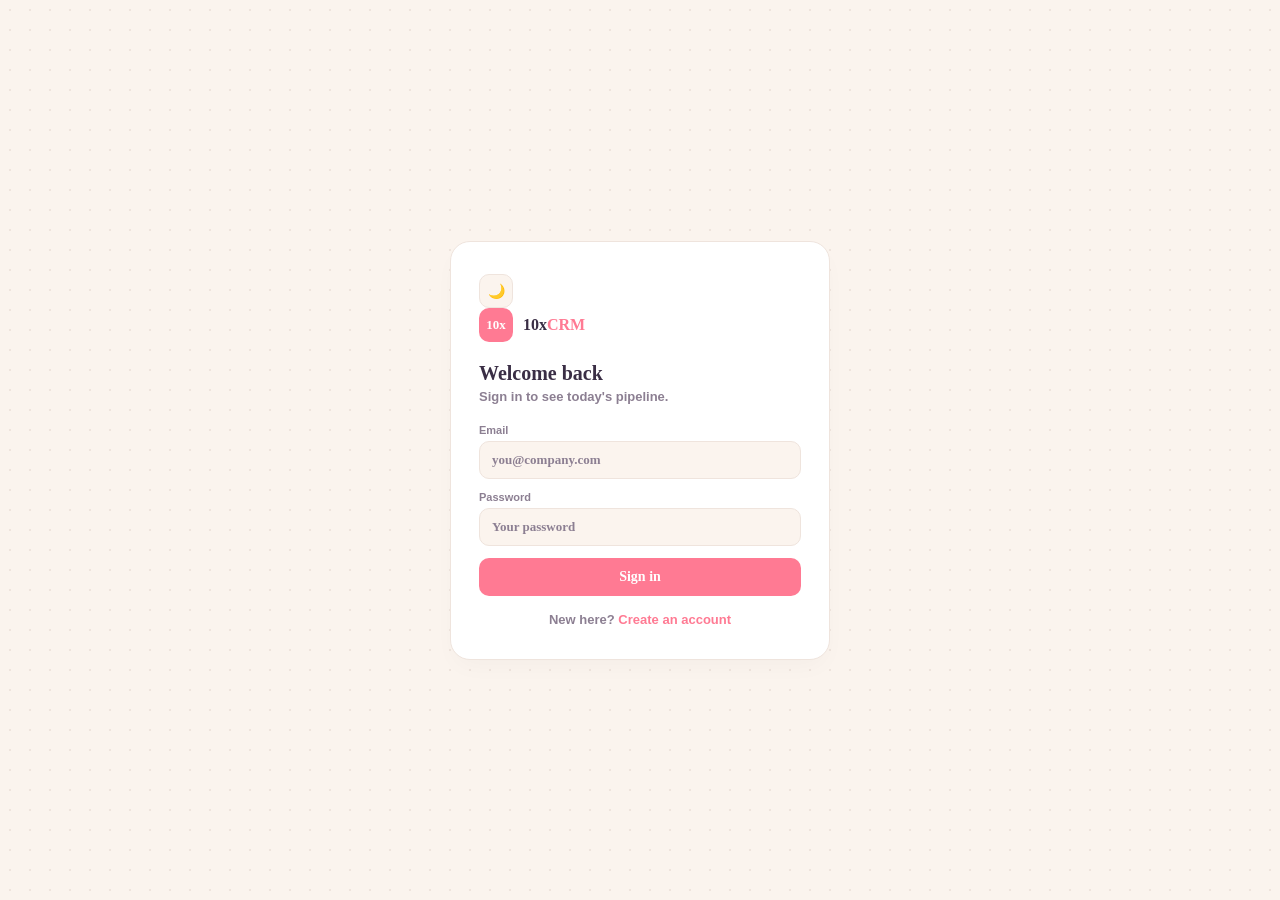
==== commit bd2d6c56: "feat(clients): add advanced filtering, sorting, and dynamic status selection" ====
--- a/clients.html
+++ b/clients.html
@@ -1,4 +1,3 @@
-<!-- clients.html -->
 <!doctype html>
 <html lang="en">
  <head>
@@ -64,8 +63,45 @@
 
     <div class="content">
      <div class="clients-wrap">
-      <div class="card">
+      <div class="clients-table-card card">
        <div class="sec-title">All clients</div>
+
+       <div class="crm-toolbar">
+        <div class="search-box">
+         <input
+          type="text"
+          id="client-search-input"
+          placeholder="Search by character name or division..."
+         />
+        </div>
+        <div class="filter-pills" id="filter-pills">
+         <button class="pill-btn client-filter-btn active" data-status="all">
+          All Assets
+         </button>
+         <button class="pill-btn client-filter-btn" data-status="lead">
+          Lead
+         </button>
+         <button class="pill-btn client-filter-btn" data-status="contacted">
+          Contacted
+         </button>
+         <button class="pill-btn client-filter-btn" data-status="won">
+          Won
+         </button>
+         <button class="pill-btn client-filter-btn" data-status="lost">
+          Lost
+         </button>
+        </div>
+       </div>
+
+       <!-- სორტირება -->
+       <div class="sorting-row">
+        <select id="client-sort-select" class="sort-dropdown">
+         <option value="newest">Newest Arrived</option>
+         <option value="name">Sort by Name</option>
+         <option value="value">Sort by Value</option>
+        </select>
+       </div>
+
        <table>
         <thead>
          <tr>
@@ -79,7 +115,7 @@
         <tbody id="client-rows"></tbody>
        </table>
       </div>
-      <div class="card">
+      <div class="clients-form-card card">
        <div class="sec-title">Add client</div>
        <form onsubmit="addClient(event)">
         <label class="f">Name</label>
@@ -90,9 +126,10 @@
         <input id="in-value" placeholder="e.g. $12,400" />
         <label class="f">Status</label>
         <select id="in-status">
-         <option value="new">New</option>
-         <option value="active">Active</option>
-         <option value="paused">Paused</option>
+         <option value="lead">Lead</option>
+         <option value="contacted">Contacted</option>
+         <option value="won">Won</option>
+         <option value="lost">Lost</option>
         </select>
         <button class="btn" id="add-btn" type="submit">Add client</button>
        </form>
@@ -102,7 +139,7 @@
    </main>
   </div>
 
-  <!-- Client Details / Tactical Field Notes Modal -->
+  <!-- Client Details Modal -->
   <div id="client-modal" class="modal-overlay hidden">
    <div class="modal-card card">
     <button type="button" id="close-modal" class="modal-close-btn">
--- a/css/styles.css
+++ b/css/styles.css
@@ -21,7 +21,9 @@
     --line: #3e3549;
 }
 
-* {
+*,
+*::before,
+*::after {
     box-sizing: border-box;
 }
 
@@ -259,20 +261,27 @@
     background: var(--coral-soft);
 }
 
-/*  App Shell (Layout, Sidebar & Topbar) */
+/*  App Shell (Layout, Sidebar & Topbar) - Fixed Overlap */
 .app {
-    display: grid;
-    grid-template-columns: 200px 1fr;
+    display: flex;
     min-height: 100vh;
+    position: relative;
+    overflow-x: hidden;
 }
 
 .sidebar {
+    width: 200px;
+    min-width: 200px;
     background: var(--panel);
     border-right: 1px solid var(--line);
     padding: 24px 0;
     display: flex;
     flex-direction: column;
     transition: background-color 0.3s ease;
+    position: sticky;
+    top: 0;
+    height: 100vh;
+    z-index: 10;
 }
 
 .brand {
@@ -366,7 +375,10 @@
 }
 
 .main {
-    padding: 0;
+    flex: 1;
+    min-width: 0;
+    display: flex;
+    flex-direction: column;
 }
 
 .topbar {
@@ -415,7 +427,11 @@
     color: var(--muted);
 }
 
-.p-meta-email {
+#p-meta-email {
+    color: #2b6cb0;
+}
+
+#p-meta-division {
     color: #2b6cb0;
 }
 
@@ -697,17 +713,38 @@
     color: var(--coral);
 }
 
-/* Clients Table */
+/* === ENHANCED RESPONSIVE CLIENTS SECTION === */
 .clients-wrap {
     display: grid;
-    grid-template-columns: 1fr 300px;
+    grid-template-columns: 1fr 320px;
     gap: 16px;
+    align-items: start;
+    width: 100%;
+}
+
+.clients-table-card {
+    background: var(--panel);
+    border: 1px solid var(--line);
+    border-radius: 16px;
+    padding: 16px;
+    overflow-x: auto;
+    -webkit-overflow-scrolling: touch;
+    width: 100%;
+}
+
+.clients-form-card {
+    background: var(--panel);
+    border: 1px solid var(--line);
+    border-radius: 16px;
+    padding: 16px;
+    width: 100%;
 }
 
 table {
     width: 100%;
     border-collapse: collapse;
     font-size: 13px;
+    min-width: 520px;
 }
 
 th {
@@ -717,6 +754,7 @@
     font-weight: 700;
     padding: 8px 10px;
     border-bottom: 1px solid var(--line);
+    white-space: nowrap;
 }
 
 td {
@@ -724,6 +762,7 @@
     border-bottom: 1px solid var(--line);
     font-weight: 600;
     transition: background-color 0.2s ease;
+    white-space: nowrap;
 }
 
 tr {
@@ -773,14 +812,15 @@
     cursor: pointer;
     font-size: 12px;
     font-weight: 700;
-    transition:
-        color 0.2s ease,
-        transform 0.2s ease;
+    padding: 6px 10px;
+    border-radius: 6px;
+    transition: all 0.2s ease;
 }
 
 .del-btn:hover {
-    color: var(--coral);
-    transform: scale(1.2);
+    color: #ffffff;
+    background: var(--coral);
+    transform: scale(1.05);
 }
 
 .empty-state,
@@ -865,12 +905,6 @@
     gap: 16px;
 }
 
-.profile-grid {
-    display: grid;
-    grid-template-columns: 1fr 1fr;
-    gap: 16px;
-}
-
 .field {
     margin-bottom: 12px;
 }
@@ -953,7 +987,7 @@
 
 /* --- Client Details Modal Styles --- */
 .modal-overlay.hidden {
-    display: none !important;
+    display: none;
 }
 
 .modal-overlay {
@@ -967,6 +1001,7 @@
     align-items: center;
     justify-content: center;
     z-index: 9999;
+    padding: 16px;
 }
 
 .modal-card.card {
@@ -1044,12 +1079,7 @@
 
 /* Responsive Breakpoints (1240px, 768px, 390px) */
 
-/* Laptop / Desktop medium screens */
 @media (max-width: 1240px) {
-    .app {
-        grid-template-columns: 180px 1fr;
-    }
-
     .content {
         padding: 20px;
     }
@@ -1067,13 +1097,16 @@
     }
 }
 
-/* Tablets & Mobile Screens */
 @media (max-width: 768px) {
     .app {
-        grid-template-columns: 1fr;
+        flex-direction: column;
     }
 
     .sidebar {
+        width: 100%;
+        min-width: 100%;
+        height: auto;
+        position: relative;
         border-right: none;
         border-bottom: 1px solid var(--line);
         padding: 12px 0;
@@ -1108,15 +1141,12 @@
     }
 
     .clients-wrap {
-        overflow-x: auto;
-    }
-
-    table {
-        min-width: 500px;
-    }
-}
-
-/* Mobile Small (390px) */
+        grid-template-columns: 1fr;
+        gap: 20px;
+        width: 100%;
+    }
+}
+
 @media (max-width: 390px) {
     .auth-card {
         padding: 20px 16px;
@@ -1146,11 +1176,76 @@
     .content {
         padding: 14px;
     }
+
+    .clients-table-card table,
+    .clients-table-card thead,
+    .clients-table-card tbody,
+    .clients-table-card th,
+    .clients-table-card td,
+    .clients-table-card tr {
+        display: block;
+        width: 100%;
+        min-width: unset;
+    }
+
+    .clients-table-card thead tr {
+        position: absolute;
+        top: -9999px;
+        left: -9999px;
+    }
+
+    .clients-table-card tbody tr {
+        background: var(--panel);
+        border: 1px solid var(--line);
+        border-radius: 12px;
+        margin-bottom: 12px;
+        padding: 12px;
+        box-shadow: 0 2px 6px rgba(0, 0, 0, 0.04);
+    }
+
+    .clients-table-card tbody tr:hover td {
+        background: transparent;
+    }
+
+    .clients-table-card td {
+        border: none;
+        position: relative;
+        padding: 6px 0;
+        text-align: right;
+        display: flex;
+        justify-content: space-between;
+        align-items: center;
+        white-space: normal;
+    }
+
+    .clients-table-card td:nth-of-type(1):before {
+        content: "Name";
+    }
+    .clients-table-card td:nth-of-type(2):before {
+        content: "Company";
+    }
+    .clients-table-card td:nth-of-type(3):before {
+        content: "Value";
+    }
+    .clients-table-card td:nth-of-type(4):before {
+        content: "Status";
+    }
+    .clients-table-card td:nth-of-type(5):before {
+        content: "Actions";
+    }
+
+    .clients-table-card td::before {
+        font-weight: 700;
+        color: var(--muted);
+        font-size: 11px;
+        text-transform: uppercase;
+        margin-right: 10px;
+    }
 }
 
 /* --- Summoner's Tactical Modal Styles --- */
 .modal-overlay.hidden {
-    display: none !important;
+    display: none;
 }
 
 .modal-overlay {
@@ -1235,7 +1330,6 @@
     margin-bottom: 20px;
 }
 
-/* Meta Badges Styling (Pპსტლეტის სტილი) */
 .meta-badge {
     background: var(--coral-soft);
     color: var(--coral);
@@ -1259,6 +1353,11 @@
     font-weight: 600;
 }
 
+[data-theme="dark"] .meta-badge {
+    background-color: #2f0816;
+    color: #f0f0f0;
+}
+
 .modal-notes-title {
     font-family: "Baloo 2";
     font-size: 16px;
@@ -1272,7 +1371,6 @@
     margin-bottom: 12px;
 }
 
-/* Individual Note Box inside Modal */
 .note-item {
     background: var(--cream);
     padding: 10px 14px;
@@ -1327,7 +1425,7 @@
 
 /* Inline Status Select in Table */
 .status-select {
-    padding: 5px 10px;
+    padding: 6px 12px;
     border-radius: 20px;
     font-size: 11px;
     font-weight: 700;
@@ -1354,3 +1452,45 @@
     color: var(--coral);
     border-color: var(--coral-soft);
 }
+
+/* Filter Pills Active Dynamic Colors */
+.client-filter-btn.active[data-status="all"] {
+    background: var(--coral);
+    color: #fff;
+    border-color: var(--coral);
+}
+
+.client-filter-btn.active[data-status="new"] {
+    background: var(--sun-soft);
+    color: #b8860b;
+    border-color: var(--sun-soft);
+}
+
+.client-filter-btn.active[data-status="active"] {
+    background: var(--teal-soft);
+    color: var(--teal);
+    border-color: var(--teal-soft);
+}
+
+.client-filter-btn.active[data-status="paused"] {
+    background: var(--coral-soft);
+    color: var(--coral);
+    border-color: var(--coral-soft);
+}
+
+#profileEditForm {
+    display: none;
+    margin-top: 12px;
+}
+
+#editProfileBtn {
+    width: 100px;
+    padding: 4px 10px;
+    font-size: 12px;
+}
+
+.sec-title {
+    display: flex;
+    align-items: center;
+    justify-content: space-between;
+}
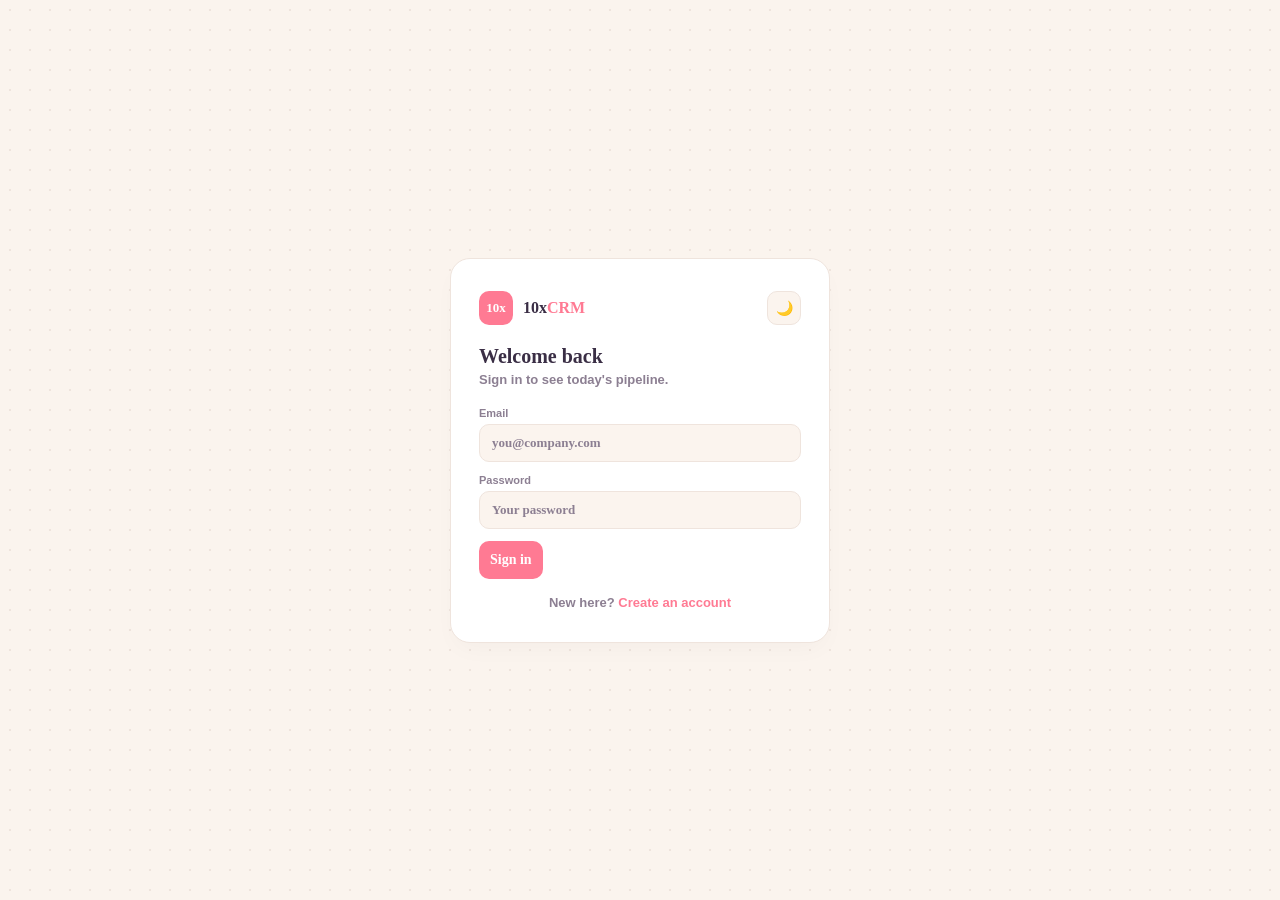
==== commit 25f2f4c0: "fix(clients): fix layout and styling for note input in client modal" ====
--- a/clients.html
+++ b/clients.html
@@ -1,3 +1,4 @@
+<!-- Clients.html -->
 <!doctype html>
 <html lang="en">
  <head>
@@ -167,13 +168,31 @@
      <div class="sec-title modal-notes-title">Notes & History</div>
      <div id="m-notes-list" class="notes-list"></div>
 
-     <div class="modal-note-form">
+     <div
+      class="modal-note-form"
+      style="display: flex; gap: 8px; align-items: center; margin-bottom: 12px"
+     >
       <input
        type="text"
        id="m-new-note"
        placeholder="Write logs onto scroll..."
+       style="
+        flex: 1;
+        width: auto;
+        padding: 10px 12px;
+        border-radius: 8px;
+        border: 1px solid var(--line);
+        background: var(--panel);
+        color: inherit;
+       "
       />
-      <button id="m-add-note" class="btn modal-log-btn">Log</button>
+      <button
+       id="m-add-note"
+       class="btn modal-log-btn"
+       style="white-space: nowrap"
+      >
+       Log
+      </button>
      </div>
 
      <button id="m-remind" class="btn modal-alarm-btn">
--- a/css/styles.css
+++ b/css/styles.css
@@ -1,4 +1,4 @@
-/*  Theme Variables, Reset & Keyframes*/
+/* Theme Variables, Reset & Keyframes */
 :root {
     --cream: #fbf4ee;
     --panel: #ffffff;
@@ -70,7 +70,7 @@
     transition: color 0.2s ease;
 }
 
-/* 2. Auth Screens (Login / Signup) */
+/* Auth Screens (Login / Signup) */
 .auth-wrap {
     min-height: 100vh;
     display: flex;
@@ -81,6 +81,7 @@
 }
 
 .auth-card {
+    position: relative;
     width: 100%;
     max-width: 380px;
     background: var(--panel);
@@ -181,7 +182,7 @@
     display: block;
 }
 
-/*  Shared Form Controls */
+/* Shared Form Controls */
 label.f {
     display: block;
     font-size: 11px;
@@ -221,7 +222,6 @@
 }
 
 button.btn {
-    width: 100%;
     padding: 11px;
     border: none;
     border-radius: 10px;
@@ -261,7 +261,7 @@
     background: var(--coral-soft);
 }
 
-/*  App Shell (Layout, Sidebar & Topbar) - Fixed Overlap */
+/* App Shell (Layout, Sidebar & Topbar) */
 .app {
     display: flex;
     min-height: 100vh;
@@ -455,9 +455,13 @@
     background: var(--cream);
     cursor: pointer;
     font-size: 14px;
+    display: flex;
+    align-items: center;
+    justify-content: center;
     transition:
         transform 0.2s cubic-bezier(0.34, 1.56, 0.64, 1),
-        background-color 0.2s ease;
+        background-color 0.2s ease,
+        border-color 0.2s ease;
 }
 
 .theme-toggle:hover {
@@ -466,6 +470,12 @@
 
 .theme-toggle:active {
     transform: scale(0.92);
+}
+
+/* Position theme button inside login/signup card */
+.theme-toggle-auth {
+    position: absolute;
+    right: 28px;
 }
 
 /* Clickable Avatar Topbar */
@@ -507,6 +517,9 @@
     font-weight: 700;
     font-size: 15px;
     margin: 0 0 14px;
+    display: flex;
+    align-items: center;
+    justify-content: space-between;
 }
 
 .card {
@@ -740,6 +753,139 @@
     width: 100%;
 }
 
+/* --- CLIENTS TOOLBAR, FILTERS & SEARCH --- */
+.crm-toolbar {
+    display: flex;
+    justify-content: space-between;
+    align-items: center;
+    flex-wrap: wrap;
+    gap: 12px;
+    margin-bottom: 16px;
+}
+
+.search-box input {
+    padding: 10px 14px;
+    border-radius: 10px;
+    border: 1px solid var(--line);
+    background: var(--cream);
+    font-family: "Nunito";
+    font-size: 13px;
+    font-weight: 600;
+    color: var(--ink);
+    width: 280px;
+    outline: none;
+    margin-bottom: 0;
+}
+
+.filter-pills {
+    display: flex;
+    gap: 8px;
+    flex-wrap: wrap;
+}
+
+.filter-pills .pill-btn {
+    padding: 8px 16px;
+    border-radius: 20px;
+    border: 1px solid var(--line);
+    background: var(--panel);
+    color: var(--muted);
+    font-family: "Nunito", sans-serif;
+    font-size: 13px;
+    font-weight: 700;
+    cursor: pointer;
+    transition: all 0.2s ease;
+}
+
+/* 1. არააქტიური ღილაკების ფერები */
+.filter-pills .pill-btn[data-status="all"] {
+    border-color: var(--coral-soft);
+    background: var(--panel);
+    color: var(--coral);
+}
+
+.filter-pills .pill-btn[data-status="lead"] {
+    border-color: #90caf9;
+    background: var(--panel);
+    color: #1e88e5;
+}
+
+.filter-pills .pill-btn[data-status="contacted"] {
+    border-color: #ce93d8;
+    background: var(--panel);
+    color: #8e24aa;
+}
+
+.filter-pills .pill-btn[data-status="won"] {
+    border-color: #a5d6a7;
+    background: var(--panel);
+    color: #2e7d32;
+}
+
+.filter-pills .pill-btn[data-status="lost"] {
+    border-color: #ef9a9a;
+    background: var(--panel);
+    color: #c62828;
+}
+
+/* 2. აქტიური (.active) ღილაკები */
+.filter-pills .pill-btn.active[data-status="all"] {
+    background-color: var(--coral) !important;
+    background: var(--coral) !important;
+    border-color: var(--coral) !important;
+    color: #ffffff !important;
+    box-shadow: 0 4px 10px -2px rgba(255, 122, 147, 0.4) !important;
+}
+
+.filter-pills .pill-btn.active[data-status="lead"] {
+    background-color: #1e88e5 !important;
+    background: #1e88e5 !important;
+    border-color: #1e88e5 !important;
+    color: #ffffff !important;
+    box-shadow: 0 4px 10px -2px rgba(30, 136, 229, 0.4) !important;
+}
+
+.filter-pills .pill-btn.active[data-status="contacted"] {
+    background-color: #8e24aa !important;
+    background: #8e24aa !important;
+    border-color: #8e24aa !important;
+    color: #ffffff !important;
+    box-shadow: 0 4px 10px -2px rgba(142, 36, 170, 0.4) !important;
+}
+
+.filter-pills .pill-btn.active[data-status="won"] {
+    background-color: #2e7d32 !important;
+    background: #2e7d32 !important;
+    border-color: #2e7d32 !important;
+    color: #ffffff !important;
+    box-shadow: 0 4px 10px -2px rgba(46, 125, 50, 0.4) !important;
+}
+
+.filter-pills .pill-btn.active[data-status="lost"] {
+    background-color: #c62828 !important;
+    background: #c62828 !important;
+    border-color: #c62828 !important;
+    color: #ffffff !important;
+    box-shadow: 0 4px 10px -2px rgba(198, 40, 40, 0.4) !important;
+}
+
+.sorting-row {
+    margin-bottom: 16px;
+}
+
+.sort-dropdown {
+    padding: 8px 12px;
+    border-radius: 10px;
+    border: 1px solid var(--line);
+    background: var(--panel);
+    font-family: "Nunito";
+    font-size: 13px;
+    font-weight: 600;
+    color: var(--ink);
+    cursor: pointer;
+    outline: none;
+    margin-bottom: 0;
+}
+
 table {
     width: 100%;
     border-collapse: collapse;
@@ -777,6 +923,44 @@
     border-bottom: none;
 }
 
+/* Status Selects (Table Inline) */
+select.status-select {
+    padding: 6px 12px;
+    border-radius: 12px;
+    font-weight: 700;
+    font-size: 12px;
+    cursor: pointer;
+    outline: none;
+    transition: all 0.2s ease;
+    font-family: "Nunito", sans-serif;
+    margin-bottom: 0;
+}
+
+select.status-select.lead {
+    background-color: #e3f2fd;
+    color: #1e88e5;
+    border: 1px solid #90caf9;
+}
+
+select.status-select.contacted {
+    background-color: #f3e5f5;
+    color: #8e24aa;
+    border: 1px solid #ce93d8;
+}
+
+select.status-select.won {
+    background-color: #e8f5e9;
+    color: #2e7d32;
+    border: 1px solid #a5d6a7;
+}
+
+select.status-select.lost {
+    background-color: #ffebee;
+    color: #c62828;
+    border: 1px solid #ef9a9a;
+}
+
+/* Legacy Table Status classes */
 .status {
     font-size: 11px;
     font-weight: 700;
@@ -938,12 +1122,6 @@
     transition: width 0.8s cubic-bezier(0.16, 1, 0.3, 1);
 }
 
-@media (max-width: 850px) {
-    .profile-layout {
-        grid-template-columns: 1fr;
-    }
-}
-
 /* Toast Notifications */
 #toast-holder {
     position: fixed;
@@ -1005,10 +1183,11 @@
 }
 
 .modal-card.card {
-    max-width: 480px;
+    max-width: 520px;
     width: 100%;
     position: relative;
     padding: 24px;
+    border-radius: 20px;
 }
 
 .modal-close-btn {
@@ -1017,37 +1196,117 @@
     right: 16px;
     background: none;
     border: none;
-    font-size: 20px;
+    font-size: 22px;
     cursor: pointer;
     color: var(--muted);
 }
 
-.modal-head {
-    margin-bottom: 16px;
-}
-
-#m-name {
+.modal-head-row {
+    display: flex;
+    align-items: center;
+    gap: 16px;
+    margin-bottom: 14px;
+}
+
+.modal-avatar {
+    width: 56px;
+    height: 56px;
+    border-radius: 50%;
+    background: var(--coral);
+    color: #fff;
+    display: flex;
+    align-items: center;
+    justify-content: center;
+    font-family: "Baloo 2";
+    font-weight: 800;
+    font-size: 18px;
+    border: 3px solid var(--sun-soft);
+    box-shadow: 0 4px 12px rgba(0, 0, 0, 0.08);
+}
+
+.modal-head-row h3 {
     margin: 0;
-    font-size: 18px;
-    font-weight: 700;
-}
-
-#m-company {
-    margin: 4px 0 0 0;
-    font-size: 13px;
-    color: var(--muted);
+    font-family: "Baloo 2";
+    font-size: 22px;
+    font-weight: 800;
+}
+
+.modal-head-row p {
+    margin: 2px 0 0 0;
+    font-size: 13px;
+    color: var(--muted);
+    font-weight: 600;
+}
+
+.modal-divider {
+    border: none;
+    border-top: 1px solid var(--line);
+    margin: 14px 0;
+}
+
+.modal-meta-grid {
+    display: grid;
+    grid-template-columns: 1fr 1fr;
+    gap: 10px;
+    margin-bottom: 20px;
+}
+
+.meta-badge {
+    background: var(--coral-soft);
+    color: var(--coral);
+    padding: 10px 14px;
+    border-radius: 30px;
+    font-size: 13px;
+    font-weight: 700;
+    display: flex;
+    align-items: center;
+    gap: 8px;
+    box-shadow: 0 2px 6px rgba(0, 0, 0, 0.02);
+    transition: transform 0.2s ease;
+}
+
+.meta-badge:hover {
+    transform: translateY(-1px);
+}
+
+.meta-badge span {
+    color: var(--ink);
+    font-weight: 600;
+}
+
+[data-theme="dark"] .meta-badge {
+    background-color: #2f0816;
+    color: #f0f0f0;
 }
 
 .modal-notes-title {
-    margin-bottom: 8px;
+    font-family: "Baloo 2";
+    font-size: 16px;
+    font-weight: 700;
+    margin-bottom: 10px;
 }
 
 .notes-list {
-    max-height: 150px;
+    max-height: 160px;
     overflow-y: auto;
     margin-bottom: 12px;
 }
 
+.note-item {
+    background: var(--cream);
+    padding: 10px 14px;
+    border-radius: 10px;
+    margin-bottom: 8px;
+    border: 1px solid var(--line);
+}
+
+.note-date {
+    display: block;
+    font-size: 11px;
+    color: var(--muted);
+    margin-bottom: 2px;
+}
+
 .modal-note-form {
     display: flex;
     gap: 8px;
@@ -1055,30 +1314,48 @@
 
 .modal-note-form input {
     flex: 1;
-    padding: 8px 12px;
-    border: 1px solid var(--line);
-    border-radius: 6px;
-    background: var(--cream);
-    color: inherit;
-}
-
-.modal-note-form button {
+    margin-bottom: 0;
+}
+
+.modal-log-btn {
     width: auto;
-    padding: 0 16px;
-}
-
-.modal-remind-btn {
+    padding: 0 20px;
+    background: #ff7a93;
+}
+
+.modal-alarm-btn {
+    margin-top: 14px;
+    width: 100%;
+    background: #ff7a93;
+    color: #fff;
+    border: none;
+    font-family: "Baloo 2";
+    font-weight: 700;
+    font-size: 15px;
+    padding: 12px;
+    border-radius: 12px;
+    cursor: pointer;
+    box-shadow: 0 4px 14px rgba(255, 165, 0, 0.3);
+    transition: transform 0.2s ease;
+}
+
+.modal-alarm-btn:hover {
+    transform: translateY(-1px);
+    opacity: 0.95;
+}
+
+#profileEditForm {
+    display: none;
     margin-top: 12px;
-    width: 100%;
-    background: transparent;
-    border: 1px solid var(--line);
-    padding: 10px;
-    border-radius: 6px;
-    cursor: pointer;
+}
+
+#editProfileBtn {
+    width: 100px;
+    padding: 4px 10px;
+    font-size: 12px;
 }
 
 /* Responsive Breakpoints (1240px, 768px, 390px) */
-
 @media (max-width: 1240px) {
     .content {
         padding: 20px;
@@ -1093,6 +1370,12 @@
     }
 
     .clients-wrap {
+        grid-template-columns: 1fr;
+    }
+}
+
+@media (max-width: 850px) {
+    .profile-layout {
         grid-template-columns: 1fr;
     }
 }
@@ -1242,255 +1525,3 @@
         margin-right: 10px;
     }
 }
-
-/* --- Summoner's Tactical Modal Styles --- */
-.modal-overlay.hidden {
-    display: none;
-}
-
-.modal-overlay {
-    position: fixed;
-    top: 0;
-    left: 0;
-    width: 100%;
-    height: 100%;
-    background: rgba(0, 0, 0, 0.5);
-    display: flex;
-    align-items: center;
-    justify-content: center;
-    z-index: 9999;
-}
-
-.modal-card.card {
-    max-width: 520px;
-    width: 100%;
-    position: relative;
-    padding: 24px;
-    border-radius: 20px;
-}
-
-.modal-close-btn {
-    position: absolute;
-    top: 16px;
-    right: 16px;
-    background: none;
-    border: none;
-    font-size: 22px;
-    cursor: pointer;
-    color: var(--muted);
-}
-
-.modal-head-row {
-    display: flex;
-    align-items: center;
-    gap: 16px;
-    margin-bottom: 14px;
-}
-
-.modal-avatar {
-    width: 56px;
-    height: 56px;
-    border-radius: 50%;
-    background: var(--coral);
-    color: #fff;
-    display: flex;
-    align-items: center;
-    justify-content: center;
-    font-family: "Baloo 2";
-    font-weight: 800;
-    font-size: 18px;
-    border: 3px solid var(--sun-soft);
-    box-shadow: 0 4px 12px rgba(0, 0, 0, 0.08);
-}
-
-.modal-head-row h3 {
-    margin: 0;
-    font-family: "Baloo 2";
-    font-size: 22px;
-    font-weight: 800;
-}
-
-.modal-head-row p {
-    margin: 2px 0 0 0;
-    font-size: 13px;
-    color: var(--muted);
-    font-weight: 600;
-}
-
-.modal-divider {
-    border: none;
-    border-top: 1px solid var(--line);
-    margin: 14px 0;
-}
-
-.modal-meta-grid {
-    display: grid;
-    grid-template-columns: 1fr 1fr;
-    gap: 10px;
-    margin-bottom: 20px;
-}
-
-.meta-badge {
-    background: var(--coral-soft);
-    color: var(--coral);
-    padding: 10px 14px;
-    border-radius: 30px;
-    font-size: 13px;
-    font-weight: 700;
-    display: flex;
-    align-items: center;
-    gap: 8px;
-    box-shadow: 0 2px 6px rgba(0, 0, 0, 0.02);
-    transition: transform 0.2s ease;
-}
-
-.meta-badge:hover {
-    transform: translateY(-1px);
-}
-
-.meta-badge span {
-    color: var(--ink);
-    font-weight: 600;
-}
-
-[data-theme="dark"] .meta-badge {
-    background-color: #2f0816;
-    color: #f0f0f0;
-}
-
-.modal-notes-title {
-    font-family: "Baloo 2";
-    font-size: 16px;
-    font-weight: 700;
-    margin-bottom: 10px;
-}
-
-.notes-list {
-    max-height: 160px;
-    overflow-y: auto;
-    margin-bottom: 12px;
-}
-
-.note-item {
-    background: var(--cream);
-    padding: 10px 14px;
-    border-radius: 10px;
-    margin-bottom: 8px;
-    border: 1px solid var(--line);
-}
-
-.note-date {
-    display: block;
-    font-size: 11px;
-    color: var(--muted);
-    margin-bottom: 2px;
-}
-
-.modal-note-form {
-    display: flex;
-    gap: 8px;
-}
-
-.modal-note-form input {
-    flex: 1;
-    margin-bottom: 0;
-}
-
-.modal-log-btn {
-    width: auto;
-    padding: 0 20px;
-    background: #ff7a93;
-}
-
-.modal-alarm-btn {
-    margin-top: 14px;
-    width: 100%;
-    background: #ff7a93;
-    color: #fff;
-    border: none;
-    font-family: "Baloo 2";
-    font-weight: 700;
-    font-size: 15px;
-    padding: 12px;
-    border-radius: 12px;
-    cursor: pointer;
-    box-shadow: 0 4px 14px rgba(255, 165, 0, 0.3);
-    transition: transform 0.2s ease;
-}
-
-.modal-alarm-btn:hover {
-    transform: translateY(-1px);
-    opacity: 0.95;
-}
-
-/* Inline Status Select in Table */
-.status-select {
-    padding: 6px 12px;
-    border-radius: 20px;
-    font-size: 11px;
-    font-weight: 700;
-    border: 1px solid var(--line);
-    outline: none;
-    cursor: pointer;
-    font-family: "Nunito", sans-serif;
-}
-
-.status-select.active {
-    background: var(--teal-soft);
-    color: var(--teal);
-    border-color: var(--teal-soft);
-}
-
-.status-select.new {
-    background: var(--sun-soft);
-    color: #b8860b;
-    border-color: var(--sun-soft);
-}
-
-.status-select.paused {
-    background: var(--coral-soft);
-    color: var(--coral);
-    border-color: var(--coral-soft);
-}
-
-/* Filter Pills Active Dynamic Colors */
-.client-filter-btn.active[data-status="all"] {
-    background: var(--coral);
-    color: #fff;
-    border-color: var(--coral);
-}
-
-.client-filter-btn.active[data-status="new"] {
-    background: var(--sun-soft);
-    color: #b8860b;
-    border-color: var(--sun-soft);
-}
-
-.client-filter-btn.active[data-status="active"] {
-    background: var(--teal-soft);
-    color: var(--teal);
-    border-color: var(--teal-soft);
-}
-
-.client-filter-btn.active[data-status="paused"] {
-    background: var(--coral-soft);
-    color: var(--coral);
-    border-color: var(--coral-soft);
-}
-
-#profileEditForm {
-    display: none;
-    margin-top: 12px;
-}
-
-#editProfileBtn {
-    width: 100px;
-    padding: 4px 10px;
-    font-size: 12px;
-}
-
-.sec-title {
-    display: flex;
-    align-items: center;
-    justify-content: space-between;
-}
